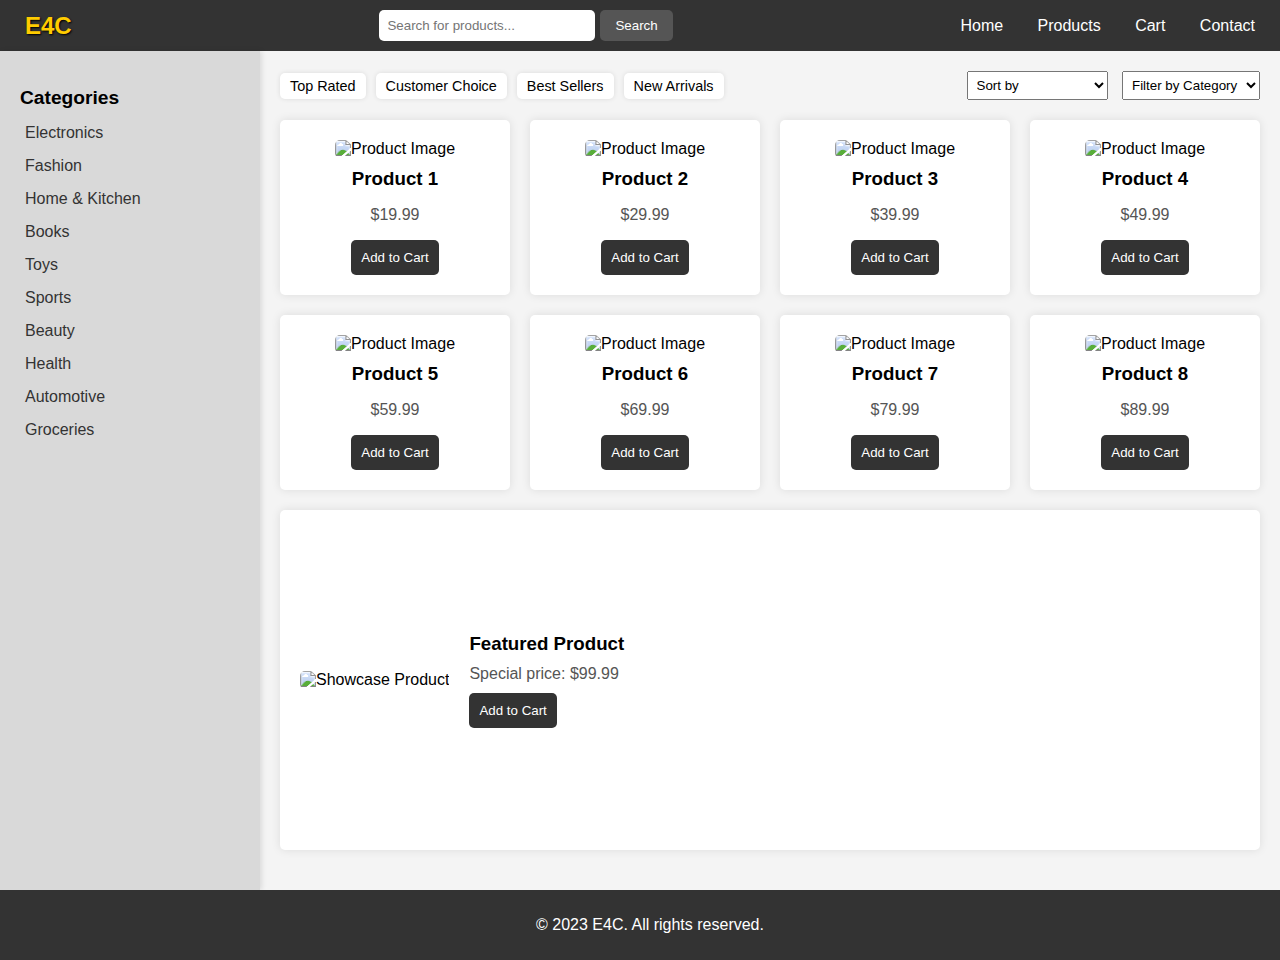
==== index.html @ 2f8c8222 "Update index.html" ====
<!DOCTYPE html>
<html lang="en">
<head>
    <meta charset="UTF-8">
    <meta name="viewport" content="width=device-width, initial-scale=1.0">
    <title>Shopping Website</title>
    <style>
        body {
            font-family: Arial, sans-serif;
            margin: 0;
            padding: 0;
            background-color: #f4f4f4;
            display: flex;
            flex-direction: column;
            min-height: 100vh;
        }
        .navbar {
            background-color: #333;
            color: white;
            padding: 10px;
            display: flex;
            justify-content: space-between;
            align-items: center;
        }
        .navbar a {
            color: white;
            text-decoration: none;
            padding: 0 15px;
        }
        .navbar a:hover {
            text-decoration: underline;
        }
        .search-bar {
            display: flex;
            align-items: center;
            margin-left: 20px;
        }
        .search-bar input {
            padding: 8px;
            border-radius: 5px;
            border: none;
            margin-right: 5px;
            width: 200px;
        }
        .search-bar button {
            padding: 8px 15px;
            background-color: #555;
            color: white;
            border: none;
            cursor: pointer;
            border-radius: 5px;
        }
        .search-bar button:hover {
            background-color: #777;
        }
        .main-content {
            display: flex;
            flex: 1;
        }
        .sidebar {
            background-color: #d9d9d9;
            padding: 20px;
            width: 220px;
            box-shadow: 2px 0 5px rgba(0, 0, 0, 0.1);
        }
        .sidebar h2 {
            font-size: 1.2em;
            margin-bottom: 10px;
        }
        .sidebar a {
            display: block;
            color: #333;
            text-decoration: none;
            margin: 5px 0;
            padding: 5px;
            border-radius: 5px;
        }
        .sidebar a:hover {
            background-color: #c0c0c0;
        }
        .product-section {
            flex: 1;
            padding: 20px;
            display: flex;
            flex-direction: column;
        }
        .top-bar {
            display: flex;
            justify-content: space-between;
            align-items: center;
            margin-bottom: 20px;
        }
        .highlight-bar {
            display: flex;
        }
        .highlight-bar div {
            background-color: #fff;
            padding: 5px 10px;
            margin-right: 10px;
            border-radius: 5px;
            box-shadow: 0 0 5px rgba(0, 0, 0, 0.1);
            font-size: 0.9em;
            cursor: pointer;
        }
        .highlight-bar div:hover {
            background-color: #f0f0f0;
        }
        .filter-bar select {
            padding: 5px;
            margin-left: 10px;
        }
        .product-grid {
            display: grid;
            grid-template-columns: repeat(4, 1fr);
            gap: 20px;
        }
        .product-card {
            background-color: white;
            padding: 20px;
            border-radius: 5px;
            box-shadow: 0 0 10px rgba(0, 0, 0, 0.1);
            text-align: center;
        }
        .product-card img {
            max-width: 100%;
            height: auto;
            border-radius: 5px;
        }
        .product-card h3 {
            margin: 10px 0;
        }
        .product-card p {
            color: #555;
        }
        .product-card button {
            background-color: #333;
            color: white;
            border: none;
            padding: 10px;
            border-radius: 5px;
            cursor: pointer;
        }
        .product-card button:hover {
            background-color: #555;
        }
        .showcase-section {
            margin: 20px 0;
            padding: 20px;
            background-color: #fff;
            border-radius: 5px;
            box-shadow: 0 0 10px rgba(0, 0, 0, 0.1);
            display: flex;
            align-items: center;
            height: 300px; /* Increased height for a larger showcase */
        }
        .showcase-section img {
            max-width: 300px;
            height: auto;
            border-radius: 5px;
            margin-right: 20px;
        }
        .showcase-details {
            flex: 1;
        }
        .showcase-details h3 {
            margin: 0 0 10px;
        }
        .showcase-details p {
            margin: 0 0 10px;
            color: #555;
        }
        .showcase-details button {
            background-color: #333;
            color: white;
            border: none;
            padding: 10px;
            border-radius: 5px;
            cursor: pointer;
        }
        .showcase-details button:hover {
            background-color: #555;
        }
        .footer {
            background-color: #333;
            color: white;
            text-align: center;
            padding: 10px;
            position: relative;
            bottom: 0;
            width: 100%;
        }
        .logo a {
            font-size: 1.5em;
            font-weight: bold;
            color: #ffcc00;
            text-shadow: 1px 1px 2px #000;
        }
    </style>
</head>
<body>

    <div class="navbar">
        <div class="logo">
            <a href="#">E4C</a>
        </div>
        <div class="search-bar">
            <input type="text" placeholder="Search for products...">
            <button>Search</button>
        </div>
        <div class="nav-links">
            <a href="#">Home</a>
            <a href="#">Products</a>
            <a href="#">Cart</a>
            <a href="#">Contact</a>
        </div>
    </div>

    <div class="main-content">
        <div class="sidebar">
            <h2>Categories</h2>
            <a href="#">Electronics</a>
            <a href="#">Fashion</a>
            <a href="#">Home & Kitchen</a>
            <a href="#">Books</a>
            <a href="#">Toys</a>
            <a href="#">Sports</a>
            <a href="#">Beauty</a>
            <a href="#">Health</a>
            <a href="#">Automotive</a>
            <a href="#">Groceries</a>
        </div>

        <div class="product-section">
            <div class="top-bar">
                <div class="highlight-bar">
                    <div>Top Rated</div>
                    <div>Customer Choice</div>
                    <div>Best Sellers</div>
                    <div>New Arrivals</div>
                </div>
                <div class="filter-bar">
                    <select>
                        <option value="">Sort by</option>
                        <option value="price-asc">Price: Low to High</option>
                        <option value="price-desc">Price: High to Low</option>
                        <option value="newest">Newest Arrivals</option>
                    </select>
                    <select>
                        <option value="">Filter by Category</option>
                        <option value="electronics">Electronics</option>
                        <option value="fashion">Fashion</option>
                        <option value="home-kitchen">Home & Kitchen</option>
                    </select>
                </div>
            </div>

            <div class="product-grid">
                <div class="product-card">
                    <img src="https://via.placeholder.com/200" alt="Product Image">
                    <h3>Product 1</h3>
                    <p>$19.99</p>
                    <button>Add to Cart</button>
                </div>
                <div class="product-card">
                    <img src="https://via.placeholder.com/200" alt="Product Image">
                    <h3>Product 2</h3>
                    <p>$29.99</p>
                    <button>Add to Cart</button>
                </div>
                <div class="product-card">
                    <img src="https://via.placeholder.com/200" alt="Product Image">
                    <h3>Product 3</h3>
                    <p>$39.99</p>
                    <button>Add to Cart</button>
                </div>
                <div class="product-card">
                    <img src="https://via.placeholder.com/200" alt="Product Image">
                    <h3>Product 4</h3>
                    <p>$49.99</p>
                    <button>Add to Cart</button>
                </div>
                <div class="product-card">
                    <img src="https://via.placeholder.com/200" alt="Product Image">
                    <h3>Product 5</h3>
                    <p>$59.99</p>
                    <button>Add to Cart</button>
                </div>
                <div class="product-card">
                    <img src="https://via.placeholder.com/200" alt="Product Image">
                    <h3>Product 6</h3>
                    <p>$69.99</p>
                    <button>Add to Cart</button>
                </div>
                <div class="product-card">
                    <img src="https://via.placeholder.com/200" alt="Product Image">
                    <h3>Product 7</h3>
                    <p>$79.99</p>
                    <button>Add to Cart</button>
                </div>
                <div class="product-card">
                    <img src="https://via.placeholder.com/200" alt="Product Image">
                    <h3>Product 8</h3>
                    <p>$89.99</p>
                    <button>Add to Cart</button>
                </div>
            </div>

            <div class="showcase-section">
                <img src="https://via.placeholder.com/300" alt="Showcase Product">
                <div class="showcase-details">
                    <h3>Featured Product</h3>
                    <p>Special price: $99.99</p>
                    <button>Add to Cart</button>
                </div>
            </div>
        </div>
    </div>

    <div class="footer">
        <p>&copy; 2023 E4C. All rights reserved.</p>
    </div>

</body>
</html>
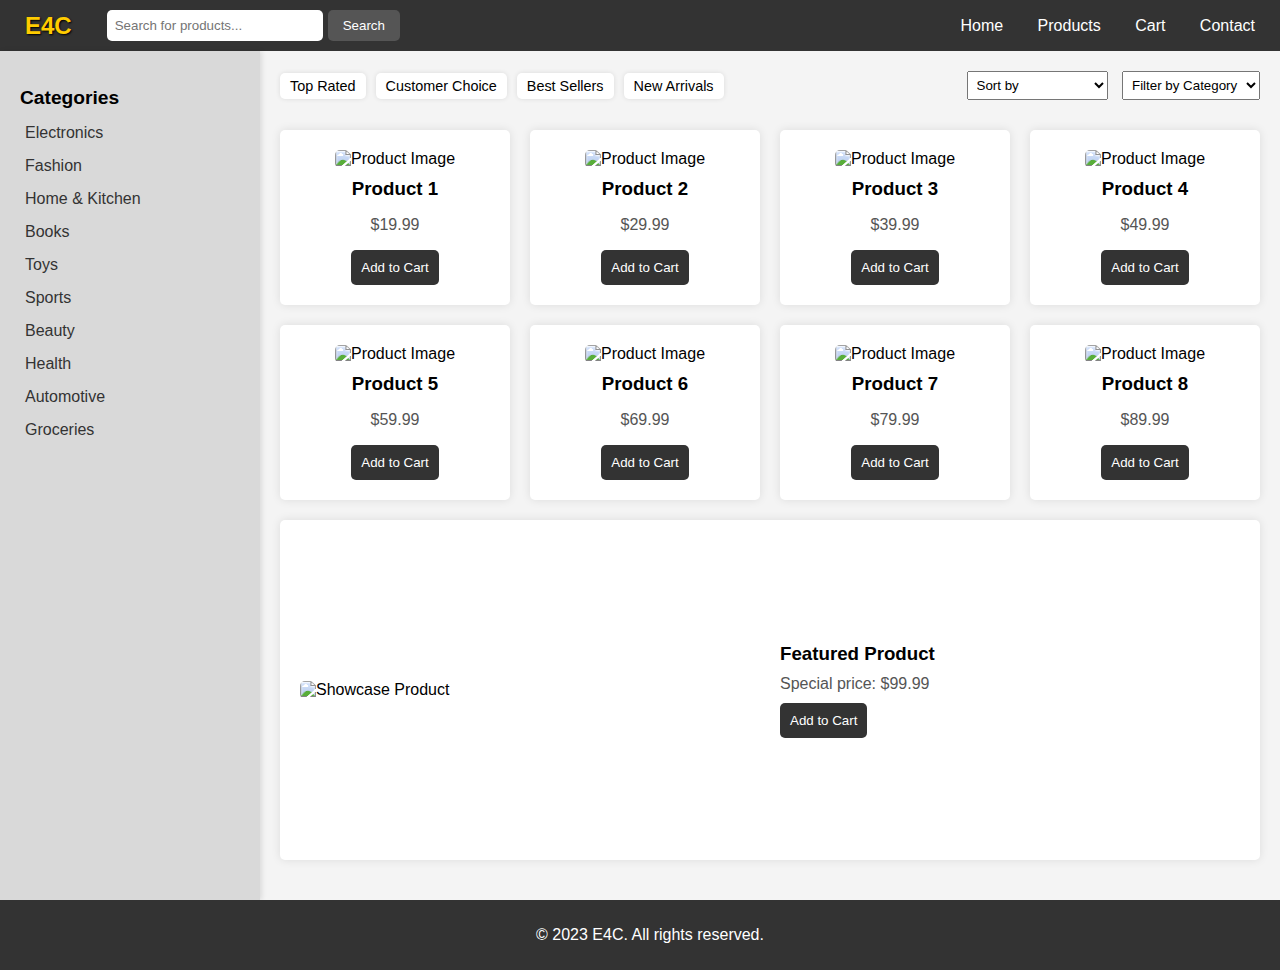
==== commit 8314c172: "Update index.html" ====
--- a/index.html
+++ b/index.html
@@ -21,6 +21,7 @@
             display: flex;
             justify-content: space-between;
             align-items: center;
+            flex-wrap: wrap;
         }
         .navbar a {
             color: white;
@@ -34,13 +35,15 @@
             display: flex;
             align-items: center;
             margin-left: 20px;
+            flex: 1;
         }
         .search-bar input {
             padding: 8px;
             border-radius: 5px;
             border: none;
             margin-right: 5px;
-            width: 200px;
+            width: 100%;
+            max-width: 200px;
         }
         .search-bar button {
             padding: 8px 15px;
@@ -56,12 +59,14 @@
         .main-content {
             display: flex;
             flex: 1;
+            flex-wrap: wrap;
         }
         .sidebar {
             background-color: #d9d9d9;
             padding: 20px;
             width: 220px;
             box-shadow: 2px 0 5px rgba(0, 0, 0, 0.1);
+            flex-shrink: 0;
         }
         .sidebar h2 {
             font-size: 1.2em;
@@ -89,14 +94,17 @@
             justify-content: space-between;
             align-items: center;
             margin-bottom: 20px;
+            flex-wrap: wrap;
         }
         .highlight-bar {
             display: flex;
+            flex-wrap: wrap;
         }
         .highlight-bar div {
             background-color: #fff;
             padding: 5px 10px;
             margin-right: 10px;
+            margin-bottom: 10px;
             border-radius: 5px;
             box-shadow: 0 0 5px rgba(0, 0, 0, 0.1);
             font-size: 0.9em;
@@ -108,6 +116,7 @@
         .filter-bar select {
             padding: 5px;
             margin-left: 10px;
+            margin-bottom: 10px;
         }
         .product-grid {
             display: grid;
@@ -151,16 +160,19 @@
             box-shadow: 0 0 10px rgba(0, 0, 0, 0.1);
             display: flex;
             align-items: center;
-            height: 300px; /* Increased height for a larger showcase */
+            height: 300px;
+            flex-wrap: wrap;
         }
         .showcase-section img {
-            max-width: 300px;
+            max-width: 100%;
             height: auto;
             border-radius: 5px;
             margin-right: 20px;
+            flex: 1;
         }
         .showcase-details {
             flex: 1;
+            min-width: 200px;
         }
         .showcase-details h3 {
             margin: 0 0 10px;
@@ -194,6 +206,38 @@
             font-weight: bold;
             color: #ffcc00;
             text-shadow: 1px 1px 2px #000;
+        }
+
+        /* Responsive Styles */
+        @media (max-width: 768px) {
+            .product-grid {
+                grid-template-columns: repeat(2, 1fr);
+            }
+            .sidebar {
+                width: 100%;
+                box-shadow: none;
+            }
+            .main-content {
+                flex-direction: column;
+            }
+        }
+
+        @media (max-width: 480px) {
+            .product-grid {
+                grid-template-columns: 1fr;
+            }
+            .navbar {
+                flex-direction: column;
+            }
+            .search-bar {
+                margin: 10px 0;
+            }
+            .top-bar {
+                flex-direction: column;
+            }
+            .highlight-bar, .filter-bar {
+                justify-content: center;
+            }
         }
     </style>
 </head>
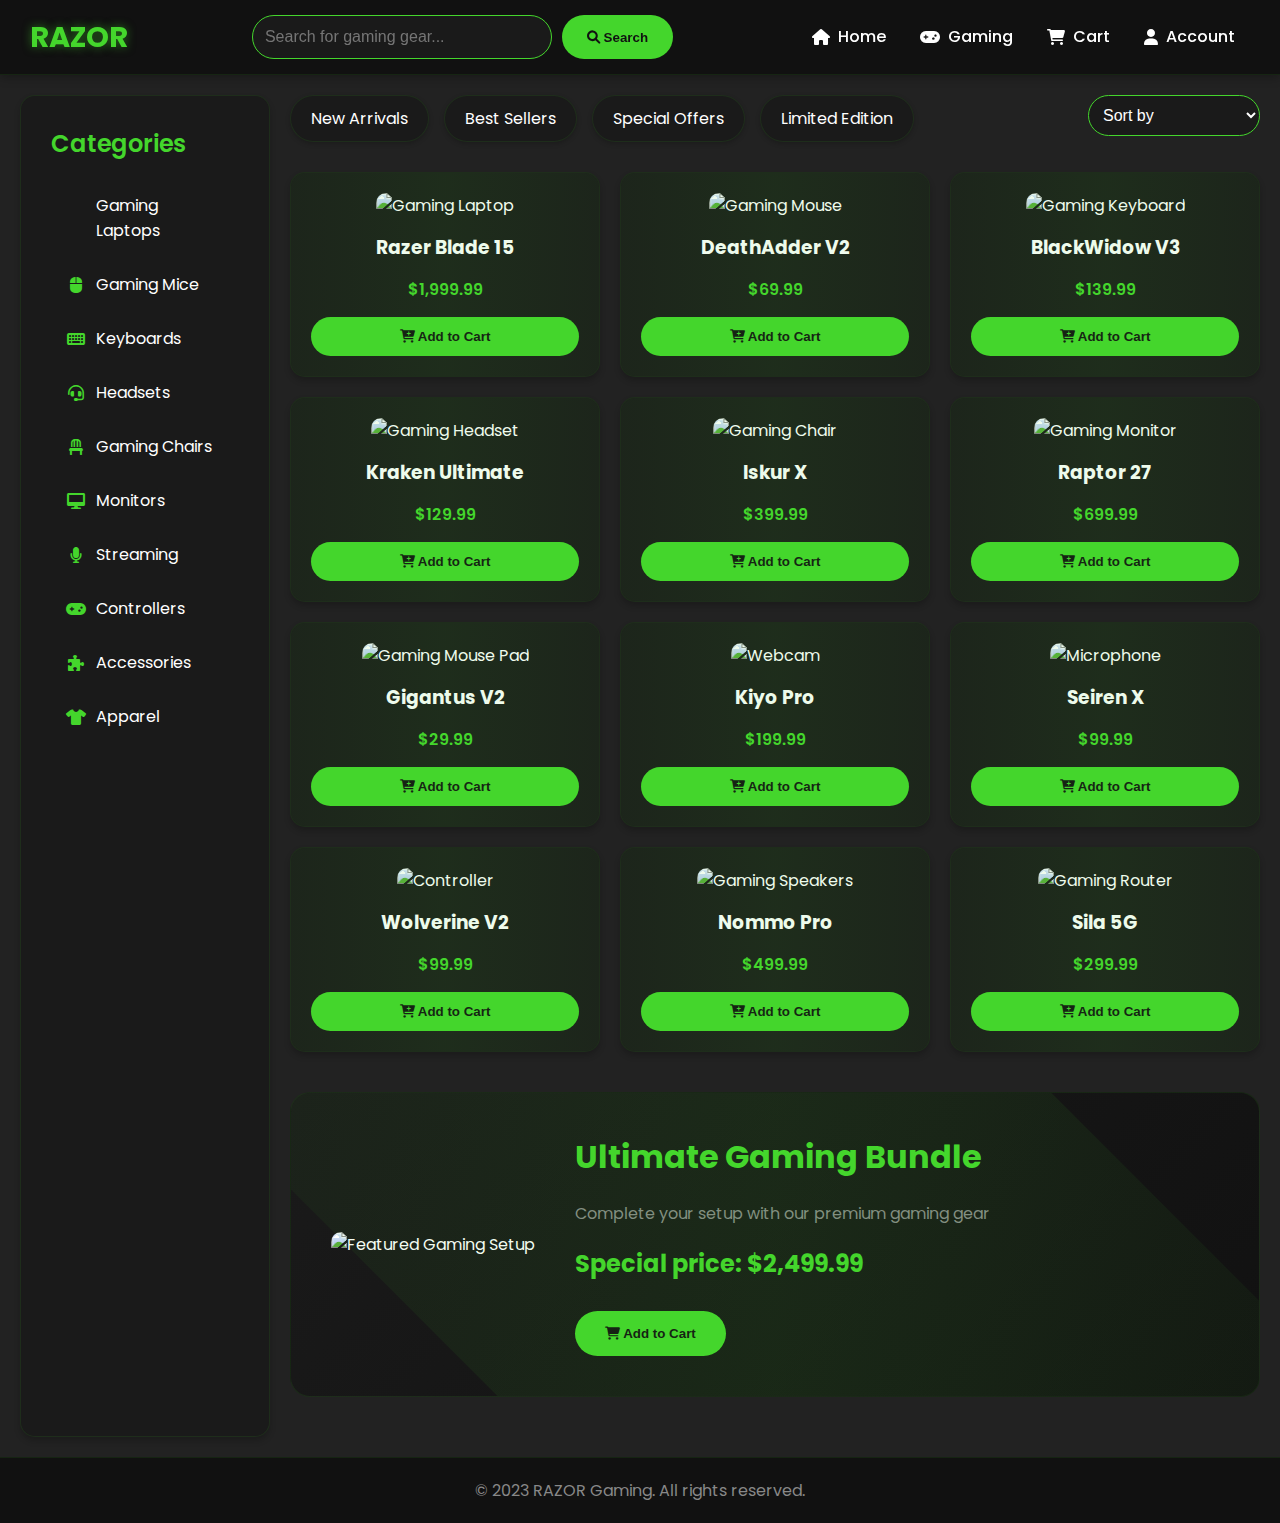
==== commit 00fbc905: "Update index.html" ====
--- a/index.html
+++ b/index.html
@@ -3,222 +3,424 @@
 <head>
     <meta charset="UTF-8">
     <meta name="viewport" content="width=device-width, initial-scale=1.0">
-    <title>Shopping Website</title>
+    <meta name="theme-color" content="#44d62c">
+    <title>Gaming Tech Store</title>
+    <link rel="apple-touch-icon" href="https://via.placeholder.com/180x180">
+    <link href="https://fonts.googleapis.com/css2?family=Poppins:wght@300;400;500;600;700&display=swap" rel="stylesheet">
+    <link rel="stylesheet" href="https://cdnjs.cloudflare.com/ajax/libs/font-awesome/6.0.0/css/all.min.css">
     <style>
-        body {
-            font-family: Arial, sans-serif;
+        :root {
+            --razer-green: #44d62c;
+            --dark-bg: #222222;
+            --darker-bg: #111111;
+            --card-bg: #1a1a1a;
+            --text-primary: #ffffff;
+            --text-secondary: #888888;
+            --hover-bg: #333333;
+        }
+
+        * {
             margin: 0;
             padding: 0;
-            background-color: #f4f4f4;
+            box-sizing: border-box;
+        }
+
+        body {
+            font-family: 'Poppins', sans-serif;
+            background-color: var(--dark-bg);
+            color: var(--text-primary);
+            min-height: 100vh;
             display: flex;
             flex-direction: column;
-            min-height: 100vh;
-        }
+        }
+
         .navbar {
-            background-color: #333;
-            color: white;
-            padding: 10px;
+            background-color: var(--darker-bg);
+            padding: 15px 30px;
+            box-shadow: 0 2px 10px rgba(0,0,0,0.3);
             display: flex;
             justify-content: space-between;
             align-items: center;
-            flex-wrap: wrap;
-        }
-        .navbar a {
-            color: white;
+            position: sticky;
+            top: 0;
+            z-index: 1000;
+            border-bottom: 1px solid rgba(68, 214, 44, 0.1);
+        }
+
+        .logo a {
+            font-size: 1.8em;
+            font-weight: 700;
+            color: var(--razer-green);
             text-decoration: none;
-            padding: 0 15px;
-        }
-        .navbar a:hover {
-            text-decoration: underline;
-        }
+            text-shadow: 0 0 10px rgba(68, 214, 44, 0.5);
+            transition: all 0.3s ease;
+        }
+
+        .logo a:hover {
+            text-shadow: 0 0 20px rgba(68, 214, 44, 0.8);
+        }
+
         .search-bar {
-            display: flex;
+            flex: 1;
+            margin: 0 20px;
+            display: flex;
+            justify-content: center;
+        }
+
+        .search-bar input {
+            padding: 12px;
+            border: 1px solid var(--razer-green);
+            border-radius: 25px;
+            width: 300px;
+            font-size: 16px;
+            background-color: var(--card-bg);
+            color: var(--text-primary);
+            transition: all 0.3s ease;
+        }
+
+        .search-bar input:focus {
+            box-shadow: 0 0 15px rgba(68, 214, 44, 0.3);
+            outline: none;
+        }
+
+        .search-bar button {
+            padding: 12px 25px;
+            background-color: var(--razer-green);
+            color: var(--darker-bg);
+            border: none;
+            border-radius: 25px;
+            margin-left: 10px;
+            cursor: pointer;
+            font-weight: bold;
+            transition: all 0.3s ease;
+        }
+
+        .search-bar button:hover {
+            transform: translateY(-2px);
+            box-shadow: 0 5px 15px rgba(68, 214, 44, 0.4);
+        }
+
+        .nav-links a {
+            color: var(--text-primary);
+            text-decoration: none;
+            margin: 0 15px;
+            font-weight: 500;
+            display: inline-flex;
             align-items: center;
-            margin-left: 20px;
+            transition: all 0.3s ease;
+        }
+
+        .nav-links a:hover {
+            color: var(--razer-green);
+        }
+
+        .nav-links i {
+            margin-right: 8px;
+        }
+
+        .main-content {
+            display: flex;
             flex: 1;
-        }
-        .search-bar input {
-            padding: 8px;
-            border-radius: 5px;
-            border: none;
-            margin-right: 5px;
-            width: 100%;
-            max-width: 200px;
-        }
-        .search-bar button {
-            padding: 8px 15px;
-            background-color: #555;
-            color: white;
-            border: none;
-            cursor: pointer;
-            border-radius: 5px;
-        }
-        .search-bar button:hover {
-            background-color: #777;
-        }
-        .main-content {
-            display: flex;
-            flex: 1;
-            flex-wrap: wrap;
-        }
+            padding: 20px;
+            gap: 20px;
+        }
+
         .sidebar {
-            background-color: #d9d9d9;
-            padding: 20px;
-            width: 220px;
-            box-shadow: 2px 0 5px rgba(0, 0, 0, 0.1);
-            flex-shrink: 0;
-        }
+            background-color: var(--card-bg);
+            padding: 30px;
+            border-radius: 15px;
+            width: 250px;
+            box-shadow: 0 4px 6px rgba(0,0,0,0.2);
+            border: 1px solid rgba(68, 214, 44, 0.1);
+        }
+
         .sidebar h2 {
-            font-size: 1.2em;
-            margin-bottom: 10px;
-        }
+            color: var(--razer-green);
+            margin-bottom: 20px;
+            font-weight: 600;
+        }
+
         .sidebar a {
-            display: block;
-            color: #333;
+            display: flex;
+            align-items: center;
+            padding: 12px 15px;
+            color: var(--text-primary);
             text-decoration: none;
+            border-radius: 10px;
             margin: 5px 0;
-            padding: 5px;
-            border-radius: 5px;
-        }
+            transition: all 0.3s ease;
+        }
+
         .sidebar a:hover {
-            background-color: #c0c0c0;
-        }
+            background-color: var(--hover-bg);
+            color: var(--razer-green);
+            transform: translateX(5px);
+        }
+
+        .sidebar i {
+            margin-right: 10px;
+            width: 20px;
+            text-align: center;
+            color: var(--razer-green);
+        }
+
         .product-section {
             flex: 1;
-            padding: 20px;
-            display: flex;
-            flex-direction: column;
-        }
+        }
+
         .top-bar {
             display: flex;
             justify-content: space-between;
-            align-items: center;
-            margin-bottom: 20px;
+            margin-bottom: 30px;
             flex-wrap: wrap;
-        }
+            gap: 15px;
+        }
+
         .highlight-bar {
             display: flex;
-            flex-wrap: wrap;
-        }
+            gap: 15px;
+        }
+
         .highlight-bar div {
-            background-color: #fff;
-            padding: 5px 10px;
-            margin-right: 10px;
-            margin-bottom: 10px;
-            border-radius: 5px;
-            box-shadow: 0 0 5px rgba(0, 0, 0, 0.1);
-            font-size: 0.9em;
+            padding: 10px 20px;
+            background-color: var(--card-bg);
+            border-radius: 25px;
             cursor: pointer;
-        }
+            box-shadow: 0 2px 5px rgba(0,0,0,0.2);
+            transition: all 0.3s ease;
+            border: 1px solid rgba(68, 214, 44, 0.1);
+        }
+
         .highlight-bar div:hover {
-            background-color: #f0f0f0;
-        }
+            background-color: var(--hover-bg);
+            color: var(--razer-green);
+            border-color: var(--razer-green);
+        }
+
         .filter-bar select {
-            padding: 5px;
+            padding: 10px;
             margin-left: 10px;
-            margin-bottom: 10px;
-        }
+            border-radius: 25px;
+            border: 1px solid var(--razer-green);
+            background-color: var(--card-bg);
+            color: var(--text-primary);
+            font-size: 16px;
+            cursor: pointer;
+        }
+
         .product-grid {
             display: grid;
-            grid-template-columns: repeat(4, 1fr);
+            grid-template-columns: repeat(auto-fill, minmax(250px, 1fr));
             gap: 20px;
         }
+
         .product-card {
-            background-color: white;
+            background-color: var(--card-bg);
+            border-radius: 15px;
             padding: 20px;
-            border-radius: 5px;
-            box-shadow: 0 0 10px rgba(0, 0, 0, 0.1);
             text-align: center;
-        }
+            box-shadow: 0 4px 6px rgba(0,0,0,0.2);
+            border: 1px solid rgba(68, 214, 44, 0.1);
+            transition: all 0.3s ease;
+            position: relative;
+            overflow: hidden;
+        }
+
+        .product-card:hover {
+            transform: translateY(-5px);
+            box-shadow: 0 0 20px rgba(68, 214, 44, 0.2);
+            border-color: var(--razer-green);
+        }
+
         .product-card img {
-            max-width: 100%;
+            width: 100%;
             height: auto;
-            border-radius: 5px;
-        }
+            border-radius: 10px;
+            transition: transform 0.3s ease;
+        }
+
+        .product-card:hover img {
+            transform: scale(1.05);
+        }
+
         .product-card h3 {
-            margin: 10px 0;
-        }
+            margin: 15px 0;
+            color: var(--text-primary);
+        }
+
         .product-card p {
-            color: #555;
-        }
+            color: var(--razer-green);
+            font-weight: 600;
+            margin-bottom: 15px;
+        }
+
         .product-card button {
-            background-color: #333;
-            color: white;
+            background-color: var(--razer-green);
+            color: var(--darker-bg);
+            padding: 12px 25px;
             border: none;
-            padding: 10px;
-            border-radius: 5px;
+            border-radius: 25px;
             cursor: pointer;
-        }
+            width: 100%;
+            font-weight: bold;
+            transition: all 0.3s ease;
+        }
+
         .product-card button:hover {
-            background-color: #555;
-        }
+            transform: translateY(-2px);
+            box-shadow: 0 5px 15px rgba(68, 214, 44, 0.4);
+        }
+
         .showcase-section {
-            margin: 20px 0;
-            padding: 20px;
-            background-color: #fff;
-            border-radius: 5px;
-            box-shadow: 0 0 10px rgba(0, 0, 0, 0.1);
+            background: linear-gradient(135deg, var(--card-bg), var(--darker-bg));
+            border-radius: 20px;
+            padding: 40px;
+            margin: 40px 0;
             display: flex;
             align-items: center;
-            height: 300px;
-            flex-wrap: wrap;
-        }
+            border: 1px solid rgba(68, 214, 44, 0.1);
+        }
+
         .showcase-section img {
-            max-width: 100%;
-            height: auto;
-            border-radius: 5px;
-            margin-right: 20px;
-            flex: 1;
-        }
-        .showcase-details {
-            flex: 1;
-            min-width: 200px;
-        }
+            max-width: 300px;
+            border-radius: 10px;
+            margin-right: 40px;
+        }
+
         .showcase-details h3 {
-            margin: 0 0 10px;
-        }
+            font-size: 2em;
+            margin-bottom: 20px;
+            color: var(--razer-green);
+        }
+
         .showcase-details p {
-            margin: 0 0 10px;
-            color: #555;
-        }
-        .showcase-details button {
-            background-color: #333;
-            color: white;
-            border: none;
-            padding: 10px;
-            border-radius: 5px;
-            cursor: pointer;
-        }
-        .showcase-details button:hover {
-            background-color: #555;
-        }
-        .footer {
-            background-color: #333;
-            color: white;
-            text-align: center;
-            padding: 10px;
-            position: relative;
-            bottom: 0;
-            width: 100%;
-        }
-        .logo a {
+            margin-bottom: 20px;
+            color: var(--text-secondary);
+        }
+
+        .showcase-details .price {
+            color: var(--razer-green);
             font-size: 1.5em;
             font-weight: bold;
-            color: #ffcc00;
-            text-shadow: 1px 1px 2px #000;
-        }
-
-        /* Responsive Styles */
+            margin-bottom: 30px;
+        }
+
+        .showcase-details button {
+            background-color: var(--razer-green);
+            color: var(--darker-bg);
+            padding: 15px 30px;
+            border: none;
+            border-radius: 30px;
+            cursor: pointer;
+            font-weight: bold;
+            transition: all 0.3s ease;
+        }
+
+        .showcase-details button:hover {
+            transform: translateY(-3px);
+            box-shadow: 0 5px 15px rgba(68, 214, 44, 0.4);
+        }
+
+        .footer {
+            background-color: var(--darker-bg);
+            color: var(--text-secondary);
+            text-align: center;
+            padding: 20px;
+            margin-top: auto;
+            border-top: 1px solid rgba(68, 214, 44, 0.1);
+        }
+
+        .glow-effect {
+            position: relative;
+            overflow: hidden;
+        }
+
+        .glow-effect::after {
+            content: '';
+            position: absolute;
+            top: -50%;
+            left: -50%;
+            width: 200%;
+            height: 200%;
+            background: linear-gradient(
+                45deg,
+                transparent,
+                rgba(68, 214, 44, 0.1),
+                transparent
+            );
+            transform: rotate(45deg);
+            animation: glow 2s infinite;
+        }
+
+        @keyframes glow {
+            0% {
+                transform: translateX(-100%) rotate(45deg);
+            }
+            100% {
+                transform: translateX(100%) rotate(45deg);
+            }
+        }
+
+        /* Mobile Responsive Styles */
+        @media (max-width: 1024px) {
+            .product-grid {
+                grid-template-columns: repeat(3, 1fr);
+            }
+        }
+
         @media (max-width: 768px) {
+            .navbar {
+                flex-direction: column;
+                padding: 10px;
+            }
+
+            .logo {
+                margin-bottom: 10px;
+            }
+
+            .search-bar {
+                width: 100%;
+                margin: 10px 0;
+            }
+
+            .search-bar input {
+                width: calc(100% - 100px);
+            }
+
+            .nav-links {
+                width: 100%;
+                display: flex;
+                justify-content: space-between;
+                overflow-x: auto;
+                padding: 10px 0;
+            }
+
+            .main-content {
+                flex-direction: column;
+                padding: 10px;
+            }
+
+            .sidebar {
+                width: 100%;
+                margin-bottom: 20px;
+                overflow-x: auto;
+                white-space: nowrap;
+            }
+
             .product-grid {
                 grid-template-columns: repeat(2, 1fr);
             }
-            .sidebar {
+
+            .showcase-section {
+                flex-direction: column;
+                text-align: center;
+                padding: 20px;
+            }
+
+            .showcase-section img {
+                margin: 0 0 20px 0;
                 width: 100%;
-                box-shadow: none;
-            }
-            .main-content {
-                flex-direction: column;
+                max-width: 250px;
             }
         }
 
@@ -226,143 +428,191 @@
             .product-grid {
                 grid-template-columns: 1fr;
             }
-            .navbar {
-                flex-direction: column;
-            }
-            .search-bar {
-                margin: 10px 0;
-            }
-            .top-bar {
-                flex-direction: column;
-            }
-            .highlight-bar, .filter-bar {
-                justify-content: center;
+
+            .nav-links span {
+                display: none;
+            }
+
+            .highlight-bar {
+                overflow-x: auto;
+                padding-bottom: 5px;
+            }
+
+            .filter-bar select {
+                width: calc(50% - 5px);
+                margin: 0;
             }
         }
     </style>
 </head>
+
 <body>
-
     <div class="navbar">
         <div class="logo">
-            <a href="#">E4C</a>
+            <a href="#">RAZOR</a>
         </div>
         <div class="search-bar">
-            <input type="text" placeholder="Search for products...">
-            <button>Search</button>
+            <input type="text" placeholder="Search for gaming gear...">
+            <button><i class="fas fa-search"></i> Search</button>
         </div>
         <div class="nav-links">
-            <a href="#">Home</a>
-            <a href="#">Products</a>
-            <a href="#">Cart</a>
-            <a href="#">Contact</a>
+            <a href="#"><i class="fas fa-home"></i><span>Home</span></a>
+            <a href="#"><i class="fas fa-gamepad"></i><span>Gaming</span></a>
+            <a href="#"><i class="fas fa-shopping-cart"></i><span>Cart</span></a>
+            <a href="#"><i class="fas fa-user"></i><span>Account</span></a>
         </div>
     </div>
 
     <div class="main-content">
         <div class="sidebar">
             <h2>Categories</h2>
-            <a href="#">Electronics</a>
-            <a href="#">Fashion</a>
-            <a href="#">Home & Kitchen</a>
-            <a href="#">Books</a>
-            <a href="#">Toys</a>
-            <a href="#">Sports</a>
-            <a href="#">Beauty</a>
-            <a href="#">Health</a>
-            <a href="#">Automotive</a>
-            <a href="#">Groceries</a>
+            <a href="#"><i class="fas fa-laptop-gaming"></i>Gaming Laptops</a>
+            <a href="#"><i class="fas fa-mouse"></i>Gaming Mice</a>
+            <a href="#"><i class="fas fa-keyboard"></i>Keyboards</a>
+            <a href="#"><i class="fas fa-headset"></i>Headsets</a>
+            <a href="#"><i class="fas fa-chair"></i>Gaming Chairs</a>
+            <a href="#"><i class="fas fa-desktop"></i>Monitors</a>
+            <a href="#"><i class="fas fa-microphone"></i>Streaming</a>
+            <a href="#"><i class="fas fa-gamepad"></i>Controllers</a>
+            <a href="#"><i class="fas fa-puzzle-piece"></i>Accessories</a>
+            <a href="#"><i class="fas fa-tshirt"></i>Apparel</a>
         </div>
 
         <div class="product-section">
             <div class="top-bar">
                 <div class="highlight-bar">
-                    <div>Top Rated</div>
-                    <div>Customer Choice</div>
+                    <div>New Arrivals</div>
                     <div>Best Sellers</div>
-                    <div>New Arrivals</div>
+                    <div>Special Offers</div>
+                    <div>Limited Edition</div>
                 </div>
                 <div class="filter-bar">
                     <select>
                         <option value="">Sort by</option>
                         <option value="price-asc">Price: Low to High</option>
                         <option value="price-desc">Price: High to Low</option>
-                        <option value="newest">Newest Arrivals</option>
+                        <option value="newest">Newest First</option>
+                        <option value="rating">Top Rated</option>
                     </select>
-                    <select>
-                        <option value="">Filter by Category</option>
-                        <option value="electronics">Electronics</option>
-                        <option value="fashion">Fashion</option>
-                        <option value="home-kitchen">Home & Kitchen</option>
-                    </select>
                 </div>
             </div>
 
             <div class="product-grid">
-                <div class="product-card">
-                    <img src="https://via.placeholder.com/200" alt="Product Image">
-                    <h3>Product 1</h3>
-                    <p>$19.99</p>
-                    <button>Add to Cart</button>
-                </div>
-                <div class="product-card">
-                    <img src="https://via.placeholder.com/200" alt="Product Image">
-                    <h3>Product 2</h3>
+                <!-- Product Card 1 -->
+                <div class="product-card glow-effect">
+                    <img src="https://via.placeholder.com/200" alt="Gaming Laptop">
+                    <h3>Razer Blade 15</h3>
+                    <p>$1,999.99</p>
+                    <button><i class="fas fa-cart-plus"></i> Add to Cart</button>
+                </div>
+
+                <!-- Product Card 2 -->
+                <div class="product-card glow-effect">
+                    <img src="https://via.placeholder.com/200" alt="Gaming Mouse">
+                    <h3>DeathAdder V2</h3>
+                    <p>$69.99</p>
+                    <button><i class="fas fa-cart-plus"></i> Add to Cart</button>
+                </div>
+
+                <!-- Product Card 3 -->
+                <div class="product-card glow-effect">
+                    <img src="https://via.placeholder.com/200" alt="Gaming Keyboard">
+                    <h3>BlackWidow V3</h3>
+                    <p>$139.99</p>
+                    <button><i class="fas fa-cart-plus"></i> Add to Cart</button>
+                </div>
+
+                <!-- Product Card 4 -->
+                <div class="product-card glow-effect">
+                    <img src="https://via.placeholder.com/200" alt="Gaming Headset">
+                    <h3>Kraken Ultimate</h3>
+                    <p>$129.99</p>
+                    <button><i class="fas fa-cart-plus"></i> Add to Cart</button>
+                </div>
+
+                <!-- Product Card 5 -->
+                <div class="product-card glow-effect">
+                    <img src="https://via.placeholder.com/200" alt="Gaming Chair">
+                    <h3>Iskur X</h3>
+                    <p>$399.99</p>
+                    <button><i class="fas fa-cart-plus"></i> Add to Cart</button>
+                </div>
+
+                <!-- Product Card 6 -->
+                <div class="product-card glow-effect">
+                    <img src="https://via.placeholder.com/200" alt="Gaming Monitor">
+                    <h3>Raptor 27</h3>
+                    <p>$699.99</p>
+                    <button><i class="fas fa-cart-plus"></i> Add to Cart</button>
+                </div>
+
+                <!-- Product Card 7 -->
+                <div class="product-card glow-effect">
+                    <img src="https://via.placeholder.com/200" alt="Gaming Mouse Pad">
+                    <h3>Gigantus V2</h3>
                     <p>$29.99</p>
-                    <button>Add to Cart</button>
-                </div>
-                <div class="product-card">
-                    <img src="https://via.placeholder.com/200" alt="Product Image">
-                    <h3>Product 3</h3>
-                    <p>$39.99</p>
-                    <button>Add to Cart</button>
-                </div>
-                <div class="product-card">
-                    <img src="https://via.placeholder.com/200" alt="Product Image">
-                    <h3>Product 4</h3>
-                    <p>$49.99</p>
-                    <button>Add to Cart</button>
-                </div>
-                <div class="product-card">
-                    <img src="https://via.placeholder.com/200" alt="Product Image">
-                    <h3>Product 5</h3>
-                    <p>$59.99</p>
-                    <button>Add to Cart</button>
-                </div>
-                <div class="product-card">
-                    <img src="https://via.placeholder.com/200" alt="Product Image">
-                    <h3>Product 6</h3>
-                    <p>$69.99</p>
-                    <button>Add to Cart</button>
-                </div>
-                <div class="product-card">
-                    <img src="https://via.placeholder.com/200" alt="Product Image">
-                    <h3>Product 7</h3>
-                    <p>$79.99</p>
-                    <button>Add to Cart</button>
-                </div>
-                <div class="product-card">
-                    <img src="https://via.placeholder.com/200" alt="Product Image">
-                    <h3>Product 8</h3>
-                    <p>$89.99</p>
-                    <button>Add to Cart</button>
+                    <button><i class="fas fa-cart-plus"></i> Add to Cart</button>
+                </div>
+
+                <!-- Product Card 8 -->
+                <div class="product-card glow-effect">
+                    <img src="https://via.placeholder.com/200" alt="Webcam">
+                    <h3>Kiyo Pro</h3>
+                    <p>$199.99</p>
+                    <button><i class="fas fa-cart-plus"></i> Add to Cart</button>
+                </div>
+
+                <!-- Product Card 9 -->
+                <div class="product-card glow-effect">
+                    <img src="https://via.placeholder.com/200" alt="Microphone">
+                    <h3>Seiren X</h3>
+                    <p>$99.99</p>
+                    <button><i class="fas fa-cart-plus"></i> Add to Cart</button>
+                </div>
+
+                <!-- Product Card 10 -->
+                <div class="product-card glow-effect">
+                    <img src="https://via.placeholder.com/200" alt="Controller">
+                    <h3>Wolverine V2</h3>
+                    <p>$99.99</p>
+                    <button><i class="fas fa-cart-plus"></i> Add to Cart</button>
+                </div>
+
+                <!-- Product Card 11 -->
+                <div class="product-card glow-effect">
+                    <img src="https://via.placeholder.com/200" alt="Gaming Speakers">
+                    <h3>Nommo Pro</h3>
+                    <p>$499.99</p>
+                    <button><i class="fas fa-cart-plus"></i> Add to Cart</button>
+                </div>
+
+                <!-- Product Card 12 -->
+                <div class="product-card glow-effect">
+                    <img src="https://via.placeholder.com/200" alt="Gaming Router">
+                    <h3>Sila 5G</h3>
+                    <p>$299.99</p>
+                    <button><i class="fas fa-cart-plus"></i> Add to Cart</button>
                 </div>
             </div>
 
-            <div class="showcase-section">
-                <img src="https://via.placeholder.com/300" alt="Showcase Product">
+            <div class="showcase-section glow-effect">
+                <img src="https://via.placeholder.com/300" alt="Featured Gaming Setup">
                 <div class="showcase-details">
-                    <h3>Featured Product</h3>
-                    <p>Special price: $99.99</p>
-                    <button>Add to Cart</button>
+                    <h3>Ultimate Gaming Bundle</h3>
+                    <p>Complete your setup with our premium gaming gear</p>
+                    <p class="price">Special price: $2,499.99</p>
+                    <button><i class="fas fa-shopping-cart"></i> Add to Cart</button>
                 </div>
             </div>
         </div>
     </div>
 
     <div class="footer">
-        <p>&copy; 2023 E4C. All rights reserved.</p>
+        <p>&copy; 2023 RAZOR Gaming. All rights reserved.</p>
     </div>
 
+    <script>
+        document.addEventListener('touchstart', function() {}, {passive: true});
+    </script>
 </body>
 </html>
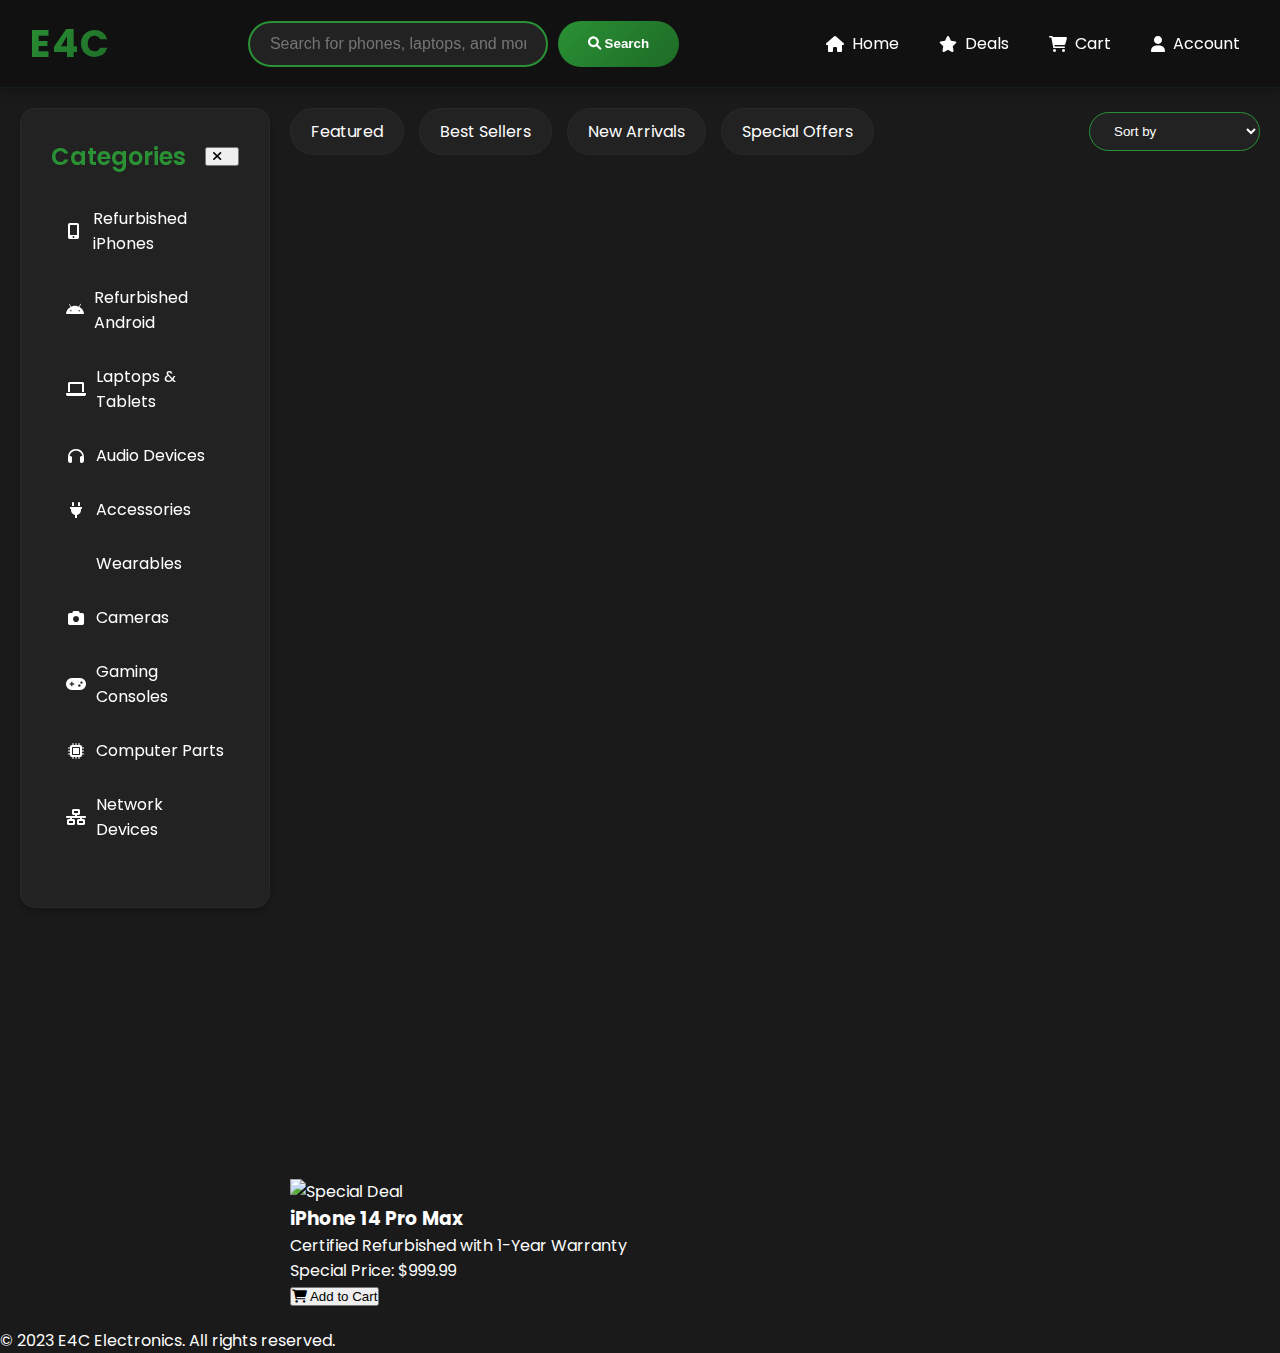
==== commit 1c8348a2: "Update index.html" ====
--- a/index.html
+++ b/index.html
@@ -3,17 +3,17 @@
 <head>
     <meta charset="UTF-8">
     <meta name="viewport" content="width=device-width, initial-scale=1.0">
-    <meta name="theme-color" content="#44d62c">
-    <title>Gaming Tech Store</title>
-    <link rel="apple-touch-icon" href="https://via.placeholder.com/180x180">
+    <meta name="theme-color" content="#2a9134">
+    <title>E4C - Premium Refurbished Electronics</title>
     <link href="https://fonts.googleapis.com/css2?family=Poppins:wght@300;400;500;600;700&display=swap" rel="stylesheet">
     <link rel="stylesheet" href="https://cdnjs.cloudflare.com/ajax/libs/font-awesome/6.0.0/css/all.min.css">
     <style>
         :root {
-            --razer-green: #44d62c;
-            --dark-bg: #222222;
+            --primary-green: #2a9134;
+            --gradient-green: linear-gradient(135deg, #2a9134, #1e6b27);
+            --dark-bg: #1a1a1a;
             --darker-bg: #111111;
-            --card-bg: #1a1a1a;
+            --card-bg: #222222;
             --text-primary: #ffffff;
             --text-secondary: #888888;
             --hover-bg: #333333;
@@ -23,6 +23,28 @@
             margin: 0;
             padding: 0;
             box-sizing: border-box;
+        }
+
+        @keyframes fadeIn {
+            from { opacity: 0; transform: translateY(20px); }
+            to { opacity: 1; transform: translateY(0); }
+        }
+
+        @keyframes slideIn {
+            from { transform: translateX(-100%); }
+            to { transform: translateX(0); }
+        }
+
+        @keyframes pulse {
+            0% { transform: scale(1); }
+            50% { transform: scale(1.05); }
+            100% { transform: scale(1); }
+        }
+
+        @keyframes glow {
+            0% { text-shadow: 0 0 10px rgba(42, 145, 52, 0.5); }
+            50% { text-shadow: 0 0 20px rgba(42, 145, 52, 0.8); }
+            100% { text-shadow: 0 0 10px rgba(42, 145, 52, 0.5); }
         }
 
         body {
@@ -44,20 +66,27 @@
             position: sticky;
             top: 0;
             z-index: 1000;
-            border-bottom: 1px solid rgba(68, 214, 44, 0.1);
+            border-bottom: 1px solid rgba(42, 145, 52, 0.1);
+            animation: slideIn 0.5s ease-out;
         }
 
         .logo a {
-            font-size: 1.8em;
+            font-size: 2.4em;
             font-weight: 700;
-            color: var(--razer-green);
+            background: var(--gradient-green);
+            -webkit-background-clip: text;
+            -webkit-text-fill-color: transparent;
             text-decoration: none;
-            text-shadow: 0 0 10px rgba(68, 214, 44, 0.5);
-            transition: all 0.3s ease;
+            transition: all 0.3s ease;
+            letter-spacing: 2px;
+            position: relative;
+            display: inline-block;
+            animation: glow 2s infinite;
         }
 
         .logo a:hover {
-            text-shadow: 0 0 20px rgba(68, 214, 44, 0.8);
+            transform: scale(1.05);
+            animation: pulse 1s infinite;
         }
 
         .search-bar {
@@ -65,11 +94,12 @@
             margin: 0 20px;
             display: flex;
             justify-content: center;
+            position: relative;
         }
 
         .search-bar input {
-            padding: 12px;
-            border: 1px solid var(--razer-green);
+            padding: 12px 20px;
+            border: 2px solid var(--primary-green);
             border-radius: 25px;
             width: 300px;
             font-size: 16px;
@@ -79,50 +109,98 @@
         }
 
         .search-bar input:focus {
-            box-shadow: 0 0 15px rgba(68, 214, 44, 0.3);
+            width: 350px;
+            box-shadow: 0 0 15px rgba(42, 145, 52, 0.3);
             outline: none;
         }
 
         .search-bar button {
-            padding: 12px 25px;
-            background-color: var(--razer-green);
-            color: var(--darker-bg);
+            background: var(--gradient-green);
+            color: white;
             border: none;
             border-radius: 25px;
+            padding: 12px 30px;
             margin-left: 10px;
             cursor: pointer;
-            font-weight: bold;
-            transition: all 0.3s ease;
+            font-weight: 600;
+            transition: all 0.3s ease;
+            position: relative;
+            overflow: hidden;
         }
 
         .search-bar button:hover {
             transform: translateY(-2px);
-            box-shadow: 0 5px 15px rgba(68, 214, 44, 0.4);
+            box-shadow: 0 5px 15px rgba(42, 145, 52, 0.4);
+        }
+
+        .search-bar button::before {
+            content: '';
+            position: absolute;
+            top: 0;
+            left: -100%;
+            width: 100%;
+            height: 100%;
+            background: linear-gradient(
+                120deg,
+                transparent,
+                rgba(255, 255, 255, 0.2),
+                transparent
+            );
+            transition: 0.5s;
+        }
+
+        .search-bar button:hover::before {
+            left: 100%;
+        }
+
+        .nav-links {
+            display: flex;
+            gap: 20px;
         }
 
         .nav-links a {
             color: var(--text-primary);
             text-decoration: none;
-            margin: 0 15px;
-            font-weight: 500;
-            display: inline-flex;
+            display: flex;
             align-items: center;
-            transition: all 0.3s ease;
+            gap: 8px;
+            transition: all 0.3s ease;
+            position: relative;
+            padding: 5px 10px;
+        }
+
+        .nav-links a::after {
+            content: '';
+            position: absolute;
+            bottom: -2px;
+            left: 0;
+            width: 0;
+            height: 2px;
+            background: var(--gradient-green);
+            transition: width 0.3s ease;
         }
 
         .nav-links a:hover {
-            color: var(--razer-green);
+            color: var(--primary-green);
+        }
+
+        .nav-links a:hover::after {
+            width: 100%;
         }
 
         .nav-links i {
-            margin-right: 8px;
-        }
-
+            transition: transform 0.3s ease;
+        }
+
+        .nav-links a:hover i {
+            transform: translateY(-2px);
+        }
         .main-content {
             display: flex;
             flex: 1;
             padding: 20px;
             gap: 20px;
+            position: relative;
         }
 
         .sidebar {
@@ -130,14 +208,22 @@
             padding: 30px;
             border-radius: 15px;
             width: 250px;
+            position: sticky;
+            top: 80px;
+            height: calc(100vh - 100px);
+            overflow-y: auto;
             box-shadow: 0 4px 6px rgba(0,0,0,0.2);
-            border: 1px solid rgba(68, 214, 44, 0.1);
+            border: 1px solid rgba(42, 145, 52, 0.1);
+            animation: fadeIn 0.5s ease-out;
         }
 
         .sidebar h2 {
-            color: var(--razer-green);
+            color: var(--primary-green);
             margin-bottom: 20px;
             font-weight: 600;
+            display: flex;
+            align-items: center;
+            justify-content: space-between;
         }
 
         .sidebar a {
@@ -152,8 +238,8 @@
         }
 
         .sidebar a:hover {
-            background-color: var(--hover-bg);
-            color: var(--razer-green);
+            background: var(--gradient-green);
+            color: white;
             transform: translateX(5px);
         }
 
@@ -161,17 +247,36 @@
             margin-right: 10px;
             width: 20px;
             text-align: center;
-            color: var(--razer-green);
+        }
+
+        .category-toggle {
+            display: none;
+            background: var(--gradient-green);
+            border: none;
+            color: white;
+            padding: 12px 25px;
+            border-radius: 25px;
+            cursor: pointer;
+            font-weight: 600;
+            margin: 10px 20px;
+            transition: all 0.3s ease;
+        }
+
+        .category-toggle:hover {
+            transform: translateY(-2px);
+            box-shadow: 0 5px 15px rgba(42, 145, 52, 0.4);
         }
 
         .product-section {
             flex: 1;
+            min-width: 0;
         }
 
         .top-bar {
             display: flex;
             justify-content: space-between;
-            margin-bottom: 30px;
+            align-items: center;
+            margin-bottom: 20px;
             flex-wrap: wrap;
             gap: 15px;
         }
@@ -179,6 +284,7 @@
         .highlight-bar {
             display: flex;
             gap: 15px;
+            flex-wrap: wrap;
         }
 
         .highlight-bar div {
@@ -186,32 +292,30 @@
             background-color: var(--card-bg);
             border-radius: 25px;
             cursor: pointer;
-            box-shadow: 0 2px 5px rgba(0,0,0,0.2);
-            transition: all 0.3s ease;
-            border: 1px solid rgba(68, 214, 44, 0.1);
+            transition: all 0.3s ease;
+            border: 1px solid rgba(42, 145, 52, 0.1);
         }
 
         .highlight-bar div:hover {
-            background-color: var(--hover-bg);
-            color: var(--razer-green);
-            border-color: var(--razer-green);
+            background: var(--gradient-green);
+            transform: translateY(-2px);
         }
 
         .filter-bar select {
-            padding: 10px;
-            margin-left: 10px;
+            padding: 10px 20px;
             border-radius: 25px;
-            border: 1px solid var(--razer-green);
             background-color: var(--card-bg);
             color: var(--text-primary);
-            font-size: 16px;
+            border: 1px solid var(--primary-green);
             cursor: pointer;
+            transition: all 0.3s ease;
         }
 
         .product-grid {
             display: grid;
             grid-template-columns: repeat(auto-fill, minmax(250px, 1fr));
             gap: 20px;
+            margin-top: 20px;
         }
 
         .product-card {
@@ -219,17 +323,34 @@
             border-radius: 15px;
             padding: 20px;
             text-align: center;
-            box-shadow: 0 4px 6px rgba(0,0,0,0.2);
-            border: 1px solid rgba(68, 214, 44, 0.1);
-            transition: all 0.3s ease;
             position: relative;
             overflow: hidden;
+            border: 1px solid rgba(42, 145, 52, 0.1);
+            transition: all 0.3s ease;
+            animation: fadeIn 0.5s ease-out forwards;
+            opacity: 0;
+        }
+
+        .product-card:nth-child(even) {
+            animation-delay: 0.2s;
         }
 
         .product-card:hover {
             transform: translateY(-5px);
-            box-shadow: 0 0 20px rgba(68, 214, 44, 0.2);
-            border-color: var(--razer-green);
+            box-shadow: 0 10px 20px rgba(42, 145, 52, 0.2);
+        }
+
+        .product-badge {
+            position: absolute;
+            top: 10px;
+            right: 10px;
+            background: var(--gradient-green);
+            color: white;
+            padding: 5px 10px;
+            border-radius: 15px;
+            font-size: 0.8em;
+            font-weight: 600;
+            z-index: 1;
         }
 
         .product-card img {
@@ -243,141 +364,75 @@
             transform: scale(1.05);
         }
 
-        .product-card h3 {
-            margin: 15px 0;
+        .product-info {
+            margin-top: 15px;
+        }
+
+        .product-title {
+            font-size: 1.1em;
             color: var(--text-primary);
-        }
-
-        .product-card p {
-            color: var(--razer-green);
+            margin-bottom: 5px;
+        }
+
+        .product-price {
+            color: var(--primary-green);
+            font-size: 1.2em;
             font-weight: 600;
             margin-bottom: 15px;
         }
 
+        .product-rating {
+            color: #ffd700;
+            margin-bottom: 15px;
+        }
+
         .product-card button {
-            background-color: var(--razer-green);
-            color: var(--darker-bg);
+            background: var(--gradient-green);
+            color: white;
+            border: none;
             padding: 12px 25px;
-            border: none;
             border-radius: 25px;
             cursor: pointer;
             width: 100%;
-            font-weight: bold;
+            font-weight: 600;
             transition: all 0.3s ease;
         }
 
         .product-card button:hover {
             transform: translateY(-2px);
-            box-shadow: 0 5px 15px rgba(68, 214, 44, 0.4);
-        }
-
-        .showcase-section {
-            background: linear-gradient(135deg, var(--card-bg), var(--darker-bg));
-            border-radius: 20px;
-            padding: 40px;
-            margin: 40px 0;
-            display: flex;
-            align-items: center;
-            border: 1px solid rgba(68, 214, 44, 0.1);
-        }
-
-        .showcase-section img {
-            max-width: 300px;
-            border-radius: 10px;
-            margin-right: 40px;
-        }
-
-        .showcase-details h3 {
-            font-size: 2em;
-            margin-bottom: 20px;
-            color: var(--razer-green);
-        }
-
-        .showcase-details p {
-            margin-bottom: 20px;
-            color: var(--text-secondary);
-        }
-
-        .showcase-details .price {
-            color: var(--razer-green);
-            font-size: 1.5em;
-            font-weight: bold;
-            margin-bottom: 30px;
-        }
-
-        .showcase-details button {
-            background-color: var(--razer-green);
-            color: var(--darker-bg);
-            padding: 15px 30px;
-            border: none;
-            border-radius: 30px;
-            cursor: pointer;
-            font-weight: bold;
-            transition: all 0.3s ease;
-        }
-
-        .showcase-details button:hover {
-            transform: translateY(-3px);
-            box-shadow: 0 5px 15px rgba(68, 214, 44, 0.4);
-        }
-
-        .footer {
-            background-color: var(--darker-bg);
-            color: var(--text-secondary);
-            text-align: center;
-            padding: 20px;
-            margin-top: auto;
-            border-top: 1px solid rgba(68, 214, 44, 0.1);
-        }
-
-        .glow-effect {
-            position: relative;
-            overflow: hidden;
-        }
-
-        .glow-effect::after {
-            content: '';
-            position: absolute;
-            top: -50%;
-            left: -50%;
-            width: 200%;
-            height: 200%;
-            background: linear-gradient(
-                45deg,
-                transparent,
-                rgba(68, 214, 44, 0.1),
-                transparent
-            );
-            transform: rotate(45deg);
-            animation: glow 2s infinite;
-        }
-
-        @keyframes glow {
-            0% {
-                transform: translateX(-100%) rotate(45deg);
-            }
-            100% {
-                transform: translateX(100%) rotate(45deg);
-            }
-        }
-
-        /* Mobile Responsive Styles */
-        @media (max-width: 1024px) {
-            .product-grid {
-                grid-template-columns: repeat(3, 1fr);
-            }
+            box-shadow: 0 5px 15px rgba(42, 145, 52, 0.4);
         }
 
         @media (max-width: 768px) {
+            .category-toggle {
+                display: block;
+            }
+
+            .sidebar {
+                position: fixed;
+                top: 0;
+                left: -100%;
+                height: 100vh;
+                z-index: 1000;
+                transition: left 0.3s ease;
+                width: 80%;
+                max-width: 300px;
+            }
+
+            .sidebar.active {
+                left: 0;
+            }
+
+            .product-section {
+                width: 100%;
+                margin-left: 0;
+            }
+
             .navbar {
                 flex-direction: column;
                 padding: 10px;
             }
 
-            .logo {
-                margin-bottom: 10px;
-            }
-
             .search-bar {
                 width: 100%;
                 margin: 10px 0;
@@ -389,102 +444,79 @@
 
             .nav-links {
                 width: 100%;
-                display: flex;
-                justify-content: space-between;
-                overflow-x: auto;
+                justify-content: space-around;
                 padding: 10px 0;
-            }
-
-            .main-content {
-                flex-direction: column;
-                padding: 10px;
-            }
-
-            .sidebar {
-                width: 100%;
-                margin-bottom: 20px;
-                overflow-x: auto;
-                white-space: nowrap;
-            }
-
-            .product-grid {
-                grid-template-columns: repeat(2, 1fr);
-            }
-
-            .showcase-section {
-                flex-direction: column;
-                text-align: center;
-                padding: 20px;
-            }
-
-            .showcase-section img {
-                margin: 0 0 20px 0;
-                width: 100%;
-                max-width: 250px;
-            }
-        }
-
-        @media (max-width: 480px) {
-            .product-grid {
-                grid-template-columns: 1fr;
             }
 
             .nav-links span {
                 display: none;
             }
-
-            .highlight-bar {
-                overflow-x: auto;
-                padding-bottom: 5px;
-            }
-
-            .filter-bar select {
-                width: calc(50% - 5px);
-                margin: 0;
-            }
+        }
+
+        .overlay {
+            display: none;
+            position: fixed;
+            top: 0;
+            left: 0;
+            right: 0;
+            bottom: 0;
+            background: rgba(0,0,0,0.5);
+            z-index: 999;
+        }
+
+        .overlay.active {
+            display: block;
         }
     </style>
 </head>
-
 <body>
     <div class="navbar">
         <div class="logo">
-            <a href="#">RAZOR</a>
+            <a href="#">E4C</a>
         </div>
         <div class="search-bar">
-            <input type="text" placeholder="Search for gaming gear...">
+            <input type="text" placeholder="Search for phones, laptops, and more...">
             <button><i class="fas fa-search"></i> Search</button>
         </div>
         <div class="nav-links">
             <a href="#"><i class="fas fa-home"></i><span>Home</span></a>
-            <a href="#"><i class="fas fa-gamepad"></i><span>Gaming</span></a>
+            <a href="#"><i class="fas fa-star"></i><span>Deals</span></a>
             <a href="#"><i class="fas fa-shopping-cart"></i><span>Cart</span></a>
             <a href="#"><i class="fas fa-user"></i><span>Account</span></a>
         </div>
     </div>
 
+    <button class="category-toggle">
+        <i class="fas fa-bars"></i> Categories
+    </button>
+
+    <div class="overlay"></div>
+
     <div class="main-content">
         <div class="sidebar">
-            <h2>Categories</h2>
-            <a href="#"><i class="fas fa-laptop-gaming"></i>Gaming Laptops</a>
-            <a href="#"><i class="fas fa-mouse"></i>Gaming Mice</a>
-            <a href="#"><i class="fas fa-keyboard"></i>Keyboards</a>
-            <a href="#"><i class="fas fa-headset"></i>Headsets</a>
-            <a href="#"><i class="fas fa-chair"></i>Gaming Chairs</a>
-            <a href="#"><i class="fas fa-desktop"></i>Monitors</a>
-            <a href="#"><i class="fas fa-microphone"></i>Streaming</a>
-            <a href="#"><i class="fas fa-gamepad"></i>Controllers</a>
-            <a href="#"><i class="fas fa-puzzle-piece"></i>Accessories</a>
-            <a href="#"><i class="fas fa-tshirt"></i>Apparel</a>
+            <h2>
+                Categories
+                <button class="close-btn"><i class="fas fa-times"></i></button>
+            </h2>
+            <a href="#"><i class="fas fa-mobile-alt"></i>Refurbished iPhones</a>
+            <a href="#"><i class="fab fa-android"></i>Refurbished Android</a>
+            <a href="#"><i class="fas fa-laptop"></i>Laptops & Tablets</a>
+            <a href="#"><i class="fas fa-headphones"></i>Audio Devices</a>
+            <a href="#"><i class="fas fa-plug"></i>Accessories</a>
+            <a href="#"><i class="fas fa-watch"></i>Wearables</a>
+            <a href="#"><i class="fas fa-camera"></i>Cameras</a>
+            <a href="#"><i class="fas fa-gamepad"></i>Gaming Consoles</a>
+            <a href="#"><i class="fas fa-microchip"></i>Computer Parts</a>
+            <a href="#"><i class="fas fa-network-wired"></i>Network Devices</a>
         </div>
 
         <div class="product-section">
             <div class="top-bar">
                 <div class="highlight-bar">
+                    <div>Featured</div>
+                    <div>Best Sellers</div>
                     <div>New Arrivals</div>
-                    <div>Best Sellers</div>
                     <div>Special Offers</div>
-                    <div>Limited Edition</div>
                 </div>
                 <div class="filter-bar">
                     <select>
@@ -498,109 +530,193 @@
             </div>
 
             <div class="product-grid">
-                <!-- Product Card 1 -->
-                <div class="product-card glow-effect">
-                    <img src="https://via.placeholder.com/200" alt="Gaming Laptop">
-                    <h3>Razer Blade 15</h3>
-                    <p>$1,999.99</p>
-                    <button><i class="fas fa-cart-plus"></i> Add to Cart</button>
-                </div>
-
-                <!-- Product Card 2 -->
-                <div class="product-card glow-effect">
-                    <img src="https://via.placeholder.com/200" alt="Gaming Mouse">
-                    <h3>DeathAdder V2</h3>
-                    <p>$69.99</p>
-                    <button><i class="fas fa-cart-plus"></i> Add to Cart</button>
-                </div>
-
-                <!-- Product Card 3 -->
-                <div class="product-card glow-effect">
-                    <img src="https://via.placeholder.com/200" alt="Gaming Keyboard">
-                    <h3>BlackWidow V3</h3>
-                    <p>$139.99</p>
-                    <button><i class="fas fa-cart-plus"></i> Add to Cart</button>
-                </div>
-
-                <!-- Product Card 4 -->
-                <div class="product-card glow-effect">
-                    <img src="https://via.placeholder.com/200" alt="Gaming Headset">
-                    <h3>Kraken Ultimate</h3>
-                    <p>$129.99</p>
-                    <button><i class="fas fa-cart-plus"></i> Add to Cart</button>
-                </div>
-
-                <!-- Product Card 5 -->
-                <div class="product-card glow-effect">
-                    <img src="https://via.placeholder.com/200" alt="Gaming Chair">
-                    <h3>Iskur X</h3>
-                    <p>$399.99</p>
-                    <button><i class="fas fa-cart-plus"></i> Add to Cart</button>
-                </div>
-
-                <!-- Product Card 6 -->
-                <div class="product-card glow-effect">
-                    <img src="https://via.placeholder.com/200" alt="Gaming Monitor">
-                    <h3>Raptor 27</h3>
-                    <p>$699.99</p>
-                    <button><i class="fas fa-cart-plus"></i> Add to Cart</button>
-                </div>
-
-                <!-- Product Card 7 -->
-                <div class="product-card glow-effect">
-                    <img src="https://via.placeholder.com/200" alt="Gaming Mouse Pad">
-                    <h3>Gigantus V2</h3>
-                    <p>$29.99</p>
-                    <button><i class="fas fa-cart-plus"></i> Add to Cart</button>
-                </div>
-
-                <!-- Product Card 8 -->
-                <div class="product-card glow-effect">
-                    <img src="https://via.placeholder.com/200" alt="Webcam">
-                    <h3>Kiyo Pro</h3>
-                    <p>$199.99</p>
-                    <button><i class="fas fa-cart-plus"></i> Add to Cart</button>
-                </div>
-
-                <!-- Product Card 9 -->
-                <div class="product-card glow-effect">
-                    <img src="https://via.placeholder.com/200" alt="Microphone">
-                    <h3>Seiren X</h3>
-                    <p>$99.99</p>
-                    <button><i class="fas fa-cart-plus"></i> Add to Cart</button>
-                </div>
-
-                <!-- Product Card 10 -->
-                <div class="product-card glow-effect">
-                    <img src="https://via.placeholder.com/200" alt="Controller">
-                    <h3>Wolverine V2</h3>
-                    <p>$99.99</p>
-                    <button><i class="fas fa-cart-plus"></i> Add to Cart</button>
-                </div>
-
-                <!-- Product Card 11 -->
-                <div class="product-card glow-effect">
-                    <img src="https://via.placeholder.com/200" alt="Gaming Speakers">
-                    <h3>Nommo Pro</h3>
-                    <p>$499.99</p>
-                    <button><i class="fas fa-cart-plus"></i> Add to Cart</button>
-                </div>
-
-                <!-- Product Card 12 -->
-                <div class="product-card glow-effect">
-                    <img src="https://via.placeholder.com/200" alt="Gaming Router">
-                    <h3>Sila 5G</h3>
-                    <p>$299.99</p>
-                    <button><i class="fas fa-cart-plus"></i> Add to Cart</button>
+                <!-- iPhone 13 Pro -->
+                <div class="product-card">
+                    <div class="product-badge">Like New</div>
+                    <img src="https://via.placeholder.com/200" alt="iPhone 13 Pro">
+                    <div class="product-info">
+                        <h3 class="product-title">iPhone 13 Pro</h3>
+                        <div class="product-rating">
+                            <i class="fas fa-star"></i><i class="fas fa-star"></i><i class="fas fa-star"></i>
+                            <i class="fas fa-star"></i><i class="fas fa-star-half-alt"></i>
+                        </div>
+                        <p class="product-price">$799.99</p>
+                        <button><i class="fas fa-cart-plus"></i> Add to Cart</button>
+                    </div>
+                </div>
+
+                <!-- Samsung S21 Ultra -->
+                <div class="product-card">
+                    <div class="product-badge">Certified</div>
+                    <img src="https://via.placeholder.com/200" alt="Samsung S21 Ultra">
+                    <div class="product-info">
+                        <h3 class="product-title">Samsung S21 Ultra</h3>
+                        <div class="product-rating">
+                            <i class="fas fa-star"></i><i class="fas fa-star"></i><i class="fas fa-star"></i>
+                            <i class="fas fa-star"></i><i class="fas fa-star"></i>
+                        </div>
+                        <p class="product-price">$699.99</p>
+                        <button><i class="fas fa-cart-plus"></i> Add to Cart</button>
+                    </div>
+                </div>
+
+                <!-- MacBook Pro -->
+                <div class="product-card">
+                    <div class="product-badge">Premium</div>
+                    <img src="https://via.placeholder.com/200" alt="MacBook Pro">
+                    <div class="product-info">
+                        <h3 class="product-title">MacBook Pro M1</h3>
+                        <div class="product-rating">
+                            <i class="fas fa-star"></i><i class="fas fa-star"></i><i class="fas fa-star"></i>
+                            <i class="fas fa-star"></i><i class="fas fa-star"></i>
+                        </div>
+                        <p class="product-price">$1,299.99</p>
+                        <button><i class="fas fa-cart-plus"></i> Add to Cart</button>
+                    </div>
+                </div>
+
+                <!-- iPad Pro -->
+                <div class="product-card">
+                    <div class="product-badge">Best Seller</div>
+                    <img src="https://via.placeholder.com/200" alt="iPad Pro">
+                    <div class="product-info">
+                        <h3 class="product-title">iPad Pro 12.9"</h3>
+                        <div class="product-rating">
+                            <i class="fas fa-star"></i><i class="fas fa-star"></i><i class="fas fa-star"></i>
+                            <i class="fas fa-star"></i><i class="fas fa-star"></i>
+                        </div>
+                        <p class="product-price">$899.99</p>
+                        <button><i class="fas fa-cart-plus"></i> Add to Cart</button>
+                    </div>
+                </div>
+
+                <!-- Google Pixel 6 -->
+                <div class="product-card">
+                    <div class="product-badge">Hot Deal</div>
+                    <img src="https://via.placeholder.com/200" alt="Google Pixel 6">
+                    <div class="product-info">
+                        <h3 class="product-title">Google Pixel 6</h3>
+                        <div class="product-rating">
+                            <i class="fas fa-star"></i><i class="fas fa-star"></i><i class="fas fa-star"></i>
+                            <i class="fas fa-star"></i><i class="fas fa-star-half-alt"></i>
+                        </div>
+                        <p class="product-price">$549.99</p>
+                        <button><i class="fas fa-cart-plus"></i> Add to Cart</button>
+                    </div>
+                </div>
+
+                <!-- AirPods Pro -->
+                <div class="product-card">
+                    <div class="product-badge">Popular</div>
+                    <img src="https://via.placeholder.com/200" alt="AirPods Pro">
+                    <div class="product-info">
+                        <h3 class="product-title">AirPods Pro</h3>
+                        <div class="product-rating">
+                            <i class="fas fa-star"></i><i class="fas fa-star"></i><i class="fas fa-star"></i>
+                            <i class="fas fa-star"></i><i class="fas fa-star"></i>
+                        </div>
+                        <p class="product-price">$179.99</p>
+                        <button><i class="fas fa-cart-plus"></i> Add to Cart</button>
+                    </div>
+                </div>
+
+                <!-- PlayStation 5 -->
+                <div class="product-card">
+                    <div class="product-badge">Limited Stock</div>
+                    <img src="https://via.placeholder.com/200" alt="PlayStation 5">
+                    <div class="product-info">
+                        <h3 class="product-title">PlayStation 5</h3>
+                        <div class="product-rating">
+                            <i class="fas fa-star"></i><i class="fas fa-star"></i><i class="fas fa-star"></i>
+                            <i class="fas fa-star"></i><i class="fas fa-star"></i>
+                        </div>
+                        <p class="product-price">$499.99</p>
+                        <button><i class="fas fa-cart-plus"></i> Add to Cart</button>
+                    </div>
+                </div>
+
+                <!-- Apple Watch -->
+                <div class="product-card">
+                    <div class="product-badge">Trending</div>
+                    <img src="https://via.placeholder.com/200" alt="Apple Watch">
+                    <div class="product-info">
+                        <h3 class="product-title">Apple Watch Series 7</h3>
+                        <div class="product-rating">
+                            <i class="fas fa-star"></i><i class="fas fa-star"></i><i class="fas fa-star"></i>
+                            <i class="fas fa-star"></i><i class="fas fa-star-half-alt"></i>
+                        </div>
+                        <p class="product-price">$349.99</p>
+                        <button><i class="fas fa-cart-plus"></i> Add to Cart</button>
+                    </div>
+                </div>
+
+                <!-- Dell XPS 13 -->
+                <div class="product-card">
+                    <div class="product-badge">Premium</div>
+                    <img src="https://via.placeholder.com/200" alt="Dell XPS 13">
+                    <div class="product-info">
+                        <h3 class="product-title">Dell XPS 13</h3>
+                        <div class="product-rating">
+                            <i class="fas fa-star"></i><i class="fas fa-star"></i><i class="fas fa-star"></i>
+                            <i class="fas fa-star"></i><i class="fas fa-star"></i>
+                        </div>
+                        <p class="product-price">$999.99</p>
+                        <button><i class="fas fa-cart-plus"></i> Add to Cart</button>
+                    </div>
+                </div>
+
+                <!-- Nintendo Switch -->
+                <div class="product-card">
+                    <div class="product-badge">Best Value</div>
+                    <img src="https://via.placeholder.com/200" alt="Nintendo Switch">
+                    <div class="product-info">
+                        <h3 class="product-title">Nintendo Switch OLED</h3>
+                        <div class="product-rating">
+                            <i class="fas fa-star"></i><i class="fas fa-star"></i><i class="fas fa-star"></i>
+                            <i class="fas fa-star"></i><i class="fas fa-star"></i>
+                        </div>
+                        <p class="product-price">$349.99</p>
+                        <button><i class="fas fa-cart-plus"></i> Add to Cart</button>
+                    </div>
+                </div>
+
+                <!-- Samsung Galaxy Watch -->
+                <div class="product-card">
+                    <div class="product-badge">New</div>
+                    <img src="https://via.placeholder.com/200" alt="Samsung Galaxy Watch">
+                    <div class="product-info">
+                        <h3 class="product-title">Galaxy Watch 4</h3>
+                        <div class="product-rating">
+                            <i class="fas fa-star"></i><i class="fas fa-star"></i><i class="fas fa-star"></i>
+                            <i class="fas fa-star"></i><i class="fas fa-star-half-alt"></i>
+                        </div>
+                        <p class="product-price">$249.99</p>
+                        <button><i class="fas fa-cart-plus"></i> Add to Cart</button>
+                    </div>
+                </div>
+
+                <!-- Surface Pro -->
+                <div class="product-card">
+                    <div class="product-badge">Featured</div>
+                    <img src="https://via.placeholder.com/200" alt="Surface Pro">
+                    <div class="product-info">
+                        <h3 class="product-title">Surface Pro 8</h3>
+                        <div class="product-rating">
+                            <i class="fas fa-star"></i><i class="fas fa-star"></i><i class="fas fa-star"></i>
+                            <i class="fas fa-star"></i><i class="fas fa-star"></i>
+                        </div>
+                        <p class="product-price">$899.99</p>
+                        <button><i class="fas fa-cart-plus"></i> Add to Cart</button>
+                    </div>
                 </div>
             </div>
 
-            <div class="showcase-section glow-effect">
-                <img src="https://via.placeholder.com/300" alt="Featured Gaming Setup">
+            <div class="showcase-section">
+                <img src="https://via.placeholder.com/300" alt="Special Deal">
                 <div class="showcase-details">
-                    <h3>Ultimate Gaming Bundle</h3>
-                    <p>Complete your setup with our premium gaming gear</p>
-                    <p class="price">Special price: $2,499.99</p>
+                    <h3>iPhone 14 Pro Max</h3>
+                    <p>Certified Refurbished with 1-Year Warranty</p>
+                    <p class="price">Special Price: $999.99</p>
                     <button><i class="fas fa-shopping-cart"></i> Add to Cart</button>
                 </div>
             </div>
@@ -608,10 +724,38 @@
     </div>
 
     <div class="footer">
-        <p>&copy; 2023 RAZOR Gaming. All rights reserved.</p>
+        <p>&copy; 2023 E4C Electronics. All rights reserved.</p>
     </div>
 
     <script>
+        // Mobile Category Menu Toggle
+        const categoryToggle = document.querySelector('.category-toggle');
+        const sidebar = document.querySelector('.sidebar');
+        const overlay = document.querySelector('.overlay');
+        const closeBtn = document.querySelector('.close-btn');
+
+        categoryToggle.addEventListener('click', () => {
+            sidebar.classList.add('active');
+            overlay.classList.add('active');
+            document.body.style.overflow = 'hidden';
+        });
+
+        function closeSidebar() {
+            sidebar.classList.remove('active');
+            overlay.classList.remove('active');
+            document.body.style.overflow = '';
+        }
+
+        closeBtn.addEventListener('click', closeSidebar);
+        overlay.addEventListener('click', closeSidebar);
+
+        // Animation for product cards
+        const productCards = document.querySelectorAll('.product-card');
+        productCards.forEach((card, index) => {
+            card.style.animationDelay = `${index * 0.1}s`;
+        });
+
+        // Touch Events
         document.addEventListener('touchstart', function() {}, {passive: true});
     </script>
 </body>
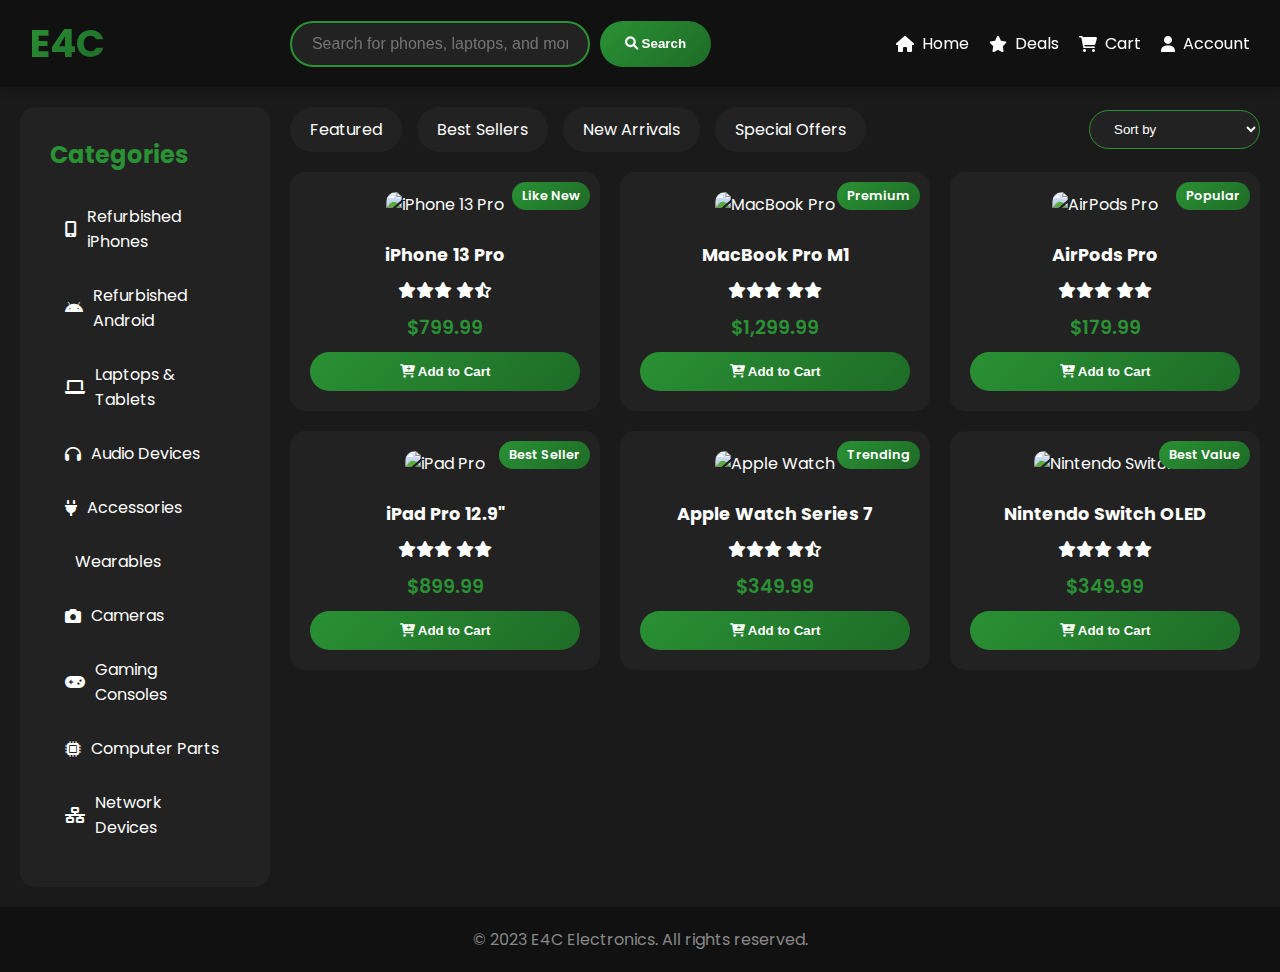
==== commit 1e13d2e8: "Update index.html" ====
--- a/index.html
+++ b/index.html
@@ -3,7 +3,6 @@
 <head>
     <meta charset="UTF-8">
     <meta name="viewport" content="width=device-width, initial-scale=1.0">
-    <meta name="theme-color" content="#2a9134">
     <title>E4C - Premium Refurbished Electronics</title>
     <link href="https://fonts.googleapis.com/css2?family=Poppins:wght@300;400;500;600;700&display=swap" rel="stylesheet">
     <link rel="stylesheet" href="https://cdnjs.cloudflare.com/ajax/libs/font-awesome/6.0.0/css/all.min.css">
@@ -25,28 +24,6 @@
             box-sizing: border-box;
         }
 
-        @keyframes fadeIn {
-            from { opacity: 0; transform: translateY(20px); }
-            to { opacity: 1; transform: translateY(0); }
-        }
-
-        @keyframes slideIn {
-            from { transform: translateX(-100%); }
-            to { transform: translateX(0); }
-        }
-
-        @keyframes pulse {
-            0% { transform: scale(1); }
-            50% { transform: scale(1.05); }
-            100% { transform: scale(1); }
-        }
-
-        @keyframes glow {
-            0% { text-shadow: 0 0 10px rgba(42, 145, 52, 0.5); }
-            50% { text-shadow: 0 0 20px rgba(42, 145, 52, 0.8); }
-            100% { text-shadow: 0 0 10px rgba(42, 145, 52, 0.5); }
-        }
-
         body {
             font-family: 'Poppins', sans-serif;
             background-color: var(--dark-bg);
@@ -66,8 +43,6 @@
             position: sticky;
             top: 0;
             z-index: 1000;
-            border-bottom: 1px solid rgba(42, 145, 52, 0.1);
-            animation: slideIn 0.5s ease-out;
         }
 
         .logo a {
@@ -78,15 +53,6 @@
             -webkit-text-fill-color: transparent;
             text-decoration: none;
             transition: all 0.3s ease;
-            letter-spacing: 2px;
-            position: relative;
-            display: inline-block;
-            animation: glow 2s infinite;
-        }
-
-        .logo a:hover {
-            transform: scale(1.05);
-            animation: pulse 1s infinite;
         }
 
         .search-bar {
@@ -94,7 +60,6 @@
             margin: 0 20px;
             display: flex;
             justify-content: center;
-            position: relative;
         }
 
         .search-bar input {
@@ -105,13 +70,6 @@
             font-size: 16px;
             background-color: var(--card-bg);
             color: var(--text-primary);
-            transition: all 0.3s ease;
-        }
-
-        .search-bar input:focus {
-            width: 350px;
-            box-shadow: 0 0 15px rgba(42, 145, 52, 0.3);
-            outline: none;
         }
 
         .search-bar button {
@@ -119,38 +77,10 @@
             color: white;
             border: none;
             border-radius: 25px;
-            padding: 12px 30px;
+            padding: 12px 25px;
             margin-left: 10px;
             cursor: pointer;
             font-weight: 600;
-            transition: all 0.3s ease;
-            position: relative;
-            overflow: hidden;
-        }
-
-        .search-bar button:hover {
-            transform: translateY(-2px);
-            box-shadow: 0 5px 15px rgba(42, 145, 52, 0.4);
-        }
-
-        .search-bar button::before {
-            content: '';
-            position: absolute;
-            top: 0;
-            left: -100%;
-            width: 100%;
-            height: 100%;
-            background: linear-gradient(
-                120deg,
-                transparent,
-                rgba(255, 255, 255, 0.2),
-                transparent
-            );
-            transition: 0.5s;
-        }
-
-        .search-bar button:hover::before {
-            left: 100%;
         }
 
         .nav-links {
@@ -164,43 +94,13 @@
             display: flex;
             align-items: center;
             gap: 8px;
-            transition: all 0.3s ease;
-            position: relative;
-            padding: 5px 10px;
-        }
-
-        .nav-links a::after {
-            content: '';
-            position: absolute;
-            bottom: -2px;
-            left: 0;
-            width: 0;
-            height: 2px;
-            background: var(--gradient-green);
-            transition: width 0.3s ease;
-        }
-
-        .nav-links a:hover {
-            color: var(--primary-green);
-        }
-
-        .nav-links a:hover::after {
-            width: 100%;
-        }
-
-        .nav-links i {
-            transition: transform 0.3s ease;
-        }
-
-        .nav-links a:hover i {
-            transform: translateY(-2px);
-        }
+        }
+
         .main-content {
             display: flex;
             flex: 1;
             padding: 20px;
             gap: 20px;
-            position: relative;
         }
 
         .sidebar {
@@ -208,22 +108,12 @@
             padding: 30px;
             border-radius: 15px;
             width: 250px;
-            position: sticky;
-            top: 80px;
-            height: calc(100vh - 100px);
-            overflow-y: auto;
-            box-shadow: 0 4px 6px rgba(0,0,0,0.2);
-            border: 1px solid rgba(42, 145, 52, 0.1);
-            animation: fadeIn 0.5s ease-out;
+            height: fit-content;
         }
 
         .sidebar h2 {
             color: var(--primary-green);
             margin-bottom: 20px;
-            font-weight: 600;
-            display: flex;
-            align-items: center;
-            justify-content: space-between;
         }
 
         .sidebar a {
@@ -237,39 +127,12 @@
             transition: all 0.3s ease;
         }
 
-        .sidebar a:hover {
-            background: var(--gradient-green);
-            color: white;
-            transform: translateX(5px);
-        }
-
         .sidebar i {
             margin-right: 10px;
-            width: 20px;
-            text-align: center;
-        }
-
-        .category-toggle {
-            display: none;
-            background: var(--gradient-green);
-            border: none;
-            color: white;
-            padding: 12px 25px;
-            border-radius: 25px;
-            cursor: pointer;
-            font-weight: 600;
-            margin: 10px 20px;
-            transition: all 0.3s ease;
-        }
-
-        .category-toggle:hover {
-            transform: translateY(-2px);
-            box-shadow: 0 5px 15px rgba(42, 145, 52, 0.4);
         }
 
         .product-section {
             flex: 1;
-            min-width: 0;
         }
 
         .top-bar {
@@ -292,13 +155,6 @@
             background-color: var(--card-bg);
             border-radius: 25px;
             cursor: pointer;
-            transition: all 0.3s ease;
-            border: 1px solid rgba(42, 145, 52, 0.1);
-        }
-
-        .highlight-bar div:hover {
-            background: var(--gradient-green);
-            transform: translateY(-2px);
         }
 
         .filter-bar select {
@@ -307,15 +163,12 @@
             background-color: var(--card-bg);
             color: var(--text-primary);
             border: 1px solid var(--primary-green);
-            cursor: pointer;
-            transition: all 0.3s ease;
         }
 
         .product-grid {
             display: grid;
             grid-template-columns: repeat(auto-fill, minmax(250px, 1fr));
             gap: 20px;
-            margin-top: 20px;
         }
 
         .product-card {
@@ -324,20 +177,11 @@
             padding: 20px;
             text-align: center;
             position: relative;
-            overflow: hidden;
-            border: 1px solid rgba(42, 145, 52, 0.1);
-            transition: all 0.3s ease;
-            animation: fadeIn 0.5s ease-out forwards;
-            opacity: 0;
-        }
-
-        .product-card:nth-child(even) {
-            animation-delay: 0.2s;
+            transition: transform 0.3s ease;
         }
 
         .product-card:hover {
             transform: translateY(-5px);
-            box-shadow: 0 10px 20px rgba(42, 145, 52, 0.2);
         }
 
         .product-badge {
@@ -350,13 +194,14 @@
             border-radius: 15px;
             font-size: 0.8em;
             font-weight: 600;
-            z-index: 1;
         }
 
         .product-card img {
             width: 100%;
-            height: auto;
+            height: 200px;
+            object-fit: contain;
             border-radius: 10px;
+            margin-bottom: 15px;
             transition: transform 0.3s ease;
         }
 
@@ -364,26 +209,16 @@
             transform: scale(1.05);
         }
 
-        .product-info {
-            margin-top: 15px;
-        }
-
         .product-title {
             font-size: 1.1em;
-            color: var(--text-primary);
-            margin-bottom: 5px;
+            margin: 10px 0;
         }
 
         .product-price {
             color: var(--primary-green);
             font-size: 1.2em;
             font-weight: 600;
-            margin-bottom: 15px;
-        }
-
-        .product-rating {
-            color: #ffd700;
-            margin-bottom: 15px;
+            margin: 10px 0;
         }
 
         .product-card button {
@@ -395,39 +230,22 @@
             cursor: pointer;
             width: 100%;
             font-weight: 600;
-            transition: all 0.3s ease;
+            transition: transform 0.3s ease;
         }
 
         .product-card button:hover {
             transform: translateY(-2px);
-            box-shadow: 0 5px 15px rgba(42, 145, 52, 0.4);
+        }
+
+        .footer {
+            background-color: var(--darker-bg);
+            color: var(--text-secondary);
+            text-align: center;
+            padding: 20px;
+            margin-top: auto;
         }
 
         @media (max-width: 768px) {
-            .category-toggle {
-                display: block;
-            }
-
-            .sidebar {
-                position: fixed;
-                top: 0;
-                left: -100%;
-                height: 100vh;
-                z-index: 1000;
-                transition: left 0.3s ease;
-                width: 80%;
-                max-width: 300px;
-            }
-
-            .sidebar.active {
-                left: 0;
-            }
-
-            .product-section {
-                width: 100%;
-                margin-left: 0;
-            }
-
             .navbar {
                 flex-direction: column;
                 padding: 10px;
@@ -442,30 +260,13 @@
                 width: calc(100% - 100px);
             }
 
-            .nav-links {
+            .main-content {
+                flex-direction: column;
+            }
+
+            .sidebar {
                 width: 100%;
-                justify-content: space-around;
-                padding: 10px 0;
             }
-
-            .nav-links span {
-                display: none;
-            }
-        }
-
-        .overlay {
-            display: none;
-            position: fixed;
-            top: 0;
-            left: 0;
-            right: 0;
-            bottom: 0;
-            background: rgba(0,0,0,0.5);
-            z-index: 999;
-        }
-
-        .overlay.active {
-            display: block;
         }
     </style>
 </head>
@@ -486,18 +287,9 @@
         </div>
     </div>
 
-    <button class="category-toggle">
-        <i class="fas fa-bars"></i> Categories
-    </button>
-
-    <div class="overlay"></div>
-
     <div class="main-content">
         <div class="sidebar">
-            <h2>
-                Categories
-                <button class="close-btn"><i class="fas fa-times"></i></button>
-            </h2>
+            <h2>Categories</h2>
             <a href="#"><i class="fas fa-mobile-alt"></i>Refurbished iPhones</a>
             <a href="#"><i class="fab fa-android"></i>Refurbished Android</a>
             <a href="#"><i class="fas fa-laptop"></i>Laptops & Tablets</a>
@@ -524,7 +316,6 @@
                         <option value="price-asc">Price: Low to High</option>
                         <option value="price-desc">Price: High to Low</option>
                         <option value="newest">Newest First</option>
-                        <option value="rating">Top Rated</option>
                     </select>
                 </div>
             </div>
@@ -533,191 +324,79 @@
                 <!-- iPhone 13 Pro -->
                 <div class="product-card">
                     <div class="product-badge">Like New</div>
-                    <img src="https://via.placeholder.com/200" alt="iPhone 13 Pro">
-                    <div class="product-info">
-                        <h3 class="product-title">iPhone 13 Pro</h3>
-                        <div class="product-rating">
-                            <i class="fas fa-star"></i><i class="fas fa-star"></i><i class="fas fa-star"></i>
-                            <i class="fas fa-star"></i><i class="fas fa-star-half-alt"></i>
-                        </div>
-                        <p class="product-price">$799.99</p>
-                        <button><i class="fas fa-cart-plus"></i> Add to Cart</button>
-                    </div>
-                </div>
-
-                <!-- Samsung S21 Ultra -->
-                <div class="product-card">
-                    <div class="product-badge">Certified</div>
-                    <img src="https://via.placeholder.com/200" alt="Samsung S21 Ultra">
-                    <div class="product-info">
-                        <h3 class="product-title">Samsung S21 Ultra</h3>
-                        <div class="product-rating">
-                            <i class="fas fa-star"></i><i class="fas fa-star"></i><i class="fas fa-star"></i>
-                            <i class="fas fa-star"></i><i class="fas fa-star"></i>
-                        </div>
-                        <p class="product-price">$699.99</p>
-                        <button><i class="fas fa-cart-plus"></i> Add to Cart</button>
-                    </div>
+                    <img src="https://fdn2.gsmarena.com/vv/pics/apple/apple-iphone-13-pro-max-2.jpg" alt="iPhone 13 Pro">
+                    <h3 class="product-title">iPhone 13 Pro</h3>
+                    <div class="product-rating">
+                        <i class="fas fa-star"></i><i class="fas fa-star"></i><i class="fas fa-star"></i>
+                        <i class="fas fa-star"></i><i class="fas fa-star-half-alt"></i>
+                    </div>
+                    <p class="product-price">$799.99</p>
+                    <button><i class="fas fa-cart-plus"></i> Add to Cart</button>
                 </div>
 
                 <!-- MacBook Pro -->
                 <div class="product-card">
                     <div class="product-badge">Premium</div>
-                    <img src="https://via.placeholder.com/200" alt="MacBook Pro">
-                    <div class="product-info">
-                        <h3 class="product-title">MacBook Pro M1</h3>
-                        <div class="product-rating">
-                            <i class="fas fa-star"></i><i class="fas fa-star"></i><i class="fas fa-star"></i>
-                            <i class="fas fa-star"></i><i class="fas fa-star"></i>
-                        </div>
-                        <p class="product-price">$1,299.99</p>
-                        <button><i class="fas fa-cart-plus"></i> Add to Cart</button>
-                    </div>
+                    <img src="https://images.macrumors.com/t/h13IQTTLaKKFUswYPz8UE7YYJ6A=/1600x/article-new/2021/10/14-16-inch-macbook-pro-2021.jpg" alt="MacBook Pro">
+                    <h3 class="product-title">MacBook Pro M1</h3>
+                    <div class="product-rating">
+                        <i class="fas fa-star"></i><i class="fas fa-star"></i><i class="fas fa-star"></i>
+                        <i class="fas fa-star"></i><i class="fas fa-star"></i>
+                    </div>
+                    <p class="product-price">$1,299.99</p>
+                    <button><i class="fas fa-cart-plus"></i> Add to Cart</button>
+                </div>
+
+                <!-- AirPods Pro -->
+                <div class="product-card">
+                    <div class="product-badge">Popular</div>
+                    <img src="https://store.storeimages.cdn-apple.com/4982/as-images.apple.com/is/MQD83?wid=572&hei=572&fmt=jpeg" alt="AirPods Pro">
+                    <h3 class="product-title">AirPods Pro</h3>
+                    <div class="product-rating">
+                        <i class="fas fa-star"></i><i class="fas fa-star"></i><i class="fas fa-star"></i>
+                        <i class="fas fa-star"></i><i class="fas fa-star"></i>
+                    </div>
+                    <p class="product-price">$179.99</p>
+                    <button><i class="fas fa-cart-plus"></i> Add to Cart</button>
                 </div>
 
                 <!-- iPad Pro -->
                 <div class="product-card">
                     <div class="product-badge">Best Seller</div>
-                    <img src="https://via.placeholder.com/200" alt="iPad Pro">
-                    <div class="product-info">
-                        <h3 class="product-title">iPad Pro 12.9"</h3>
-                        <div class="product-rating">
-                            <i class="fas fa-star"></i><i class="fas fa-star"></i><i class="fas fa-star"></i>
-                            <i class="fas fa-star"></i><i class="fas fa-star"></i>
-                        </div>
-                        <p class="product-price">$899.99</p>
-                        <button><i class="fas fa-cart-plus"></i> Add to Cart</button>
-                    </div>
-                </div>
-
-                <!-- Google Pixel 6 -->
-                <div class="product-card">
-                    <div class="product-badge">Hot Deal</div>
-                    <img src="https://via.placeholder.com/200" alt="Google Pixel 6">
-                    <div class="product-info">
-                        <h3 class="product-title">Google Pixel 6</h3>
-                        <div class="product-rating">
-                            <i class="fas fa-star"></i><i class="fas fa-star"></i><i class="fas fa-star"></i>
-                            <i class="fas fa-star"></i><i class="fas fa-star-half-alt"></i>
-                        </div>
-                        <p class="product-price">$549.99</p>
-                        <button><i class="fas fa-cart-plus"></i> Add to Cart</button>
-                    </div>
-                </div>
-
-                <!-- AirPods Pro -->
-                <div class="product-card">
-                    <div class="product-badge">Popular</div>
-                    <img src="https://via.placeholder.com/200" alt="AirPods Pro">
-                    <div class="product-info">
-                        <h3 class="product-title">AirPods Pro</h3>
-                        <div class="product-rating">
-                            <i class="fas fa-star"></i><i class="fas fa-star"></i><i class="fas fa-star"></i>
-                            <i class="fas fa-star"></i><i class="fas fa-star"></i>
-                        </div>
-                        <p class="product-price">$179.99</p>
-                        <button><i class="fas fa-cart-plus"></i> Add to Cart</button>
-                    </div>
-                </div>
-
-                <!-- PlayStation 5 -->
-                <div class="product-card">
-                    <div class="product-badge">Limited Stock</div>
-                    <img src="https://via.placeholder.com/200" alt="PlayStation 5">
-                    <div class="product-info">
-                        <h3 class="product-title">PlayStation 5</h3>
-                        <div class="product-rating">
-                            <i class="fas fa-star"></i><i class="fas fa-star"></i><i class="fas fa-star"></i>
-                            <i class="fas fa-star"></i><i class="fas fa-star"></i>
-                        </div>
-                        <p class="product-price">$499.99</p>
-                        <button><i class="fas fa-cart-plus"></i> Add to Cart</button>
-                    </div>
+                    <img src="https://images.macrumors.com/t/vMbr05RH_8atiKO_q-VJEzGPBW4=/1600x/article-new/2021/04/iPad-Pro-2021-Feature.jpg" alt="iPad Pro">
+                    <h3 class="product-title">iPad Pro 12.9"</h3>
+                    <div class="product-rating">
+                        <i class="fas fa-star"></i><i class="fas fa-star"></i><i class="fas fa-star"></i>
+                        <i class="fas fa-star"></i><i class="fas fa-star"></i>
+                    </div>
+                    <p class="product-price">$899.99</p>
+                    <button><i class="fas fa-cart-plus"></i> Add to Cart</button>
                 </div>
 
                 <!-- Apple Watch -->
                 <div class="product-card">
                     <div class="product-badge">Trending</div>
-                    <img src="https://via.placeholder.com/200" alt="Apple Watch">
-                    <div class="product-info">
-                        <h3 class="product-title">Apple Watch Series 7</h3>
-                        <div class="product-rating">
-                            <i class="fas fa-star"></i><i class="fas fa-star"></i><i class="fas fa-star"></i>
-                            <i class="fas fa-star"></i><i class="fas fa-star-half-alt"></i>
-                        </div>
-                        <p class="product-price">$349.99</p>
-                        <button><i class="fas fa-cart-plus"></i> Add to Cart</button>
-                    </div>
-                </div>
-
-                <!-- Dell XPS 13 -->
-                <div class="product-card">
-                    <div class="product-badge">Premium</div>
-                    <img src="https://via.placeholder.com/200" alt="Dell XPS 13">
-                    <div class="product-info">
-                        <h3 class="product-title">Dell XPS 13</h3>
-                        <div class="product-rating">
-                            <i class="fas fa-star"></i><i class="fas fa-star"></i><i class="fas fa-star"></i>
-                            <i class="fas fa-star"></i><i class="fas fa-star"></i>
-                        </div>
-                        <p class="product-price">$999.99</p>
-                        <button><i class="fas fa-cart-plus"></i> Add to Cart</button>
-                    </div>
+                    <img src="https://images.macrumors.com/t/V4f_3wR-6CZghZqhQUX-UzKRJZI=/1600x/article-new/2021/09/Apple-Watch-Series-7-Main.jpg" alt="Apple Watch">
+                    <h3 class="product-title">Apple Watch Series 7</h3>
+                    <div class="product-rating">
+                        <i class="fas fa-star"></i><i class="fas fa-star"></i><i class="fas fa-star"></i>
+                        <i class="fas fa-star"></i><i class="fas fa-star-half-alt"></i>
+                    </div>
+                    <p class="product-price">$349.99</p>
+                    <button><i class="fas fa-cart-plus"></i> Add to Cart</button>
                 </div>
 
                 <!-- Nintendo Switch -->
                 <div class="product-card">
                     <div class="product-badge">Best Value</div>
-                    <img src="https://via.placeholder.com/200" alt="Nintendo Switch">
-                    <div class="product-info">
-                        <h3 class="product-title">Nintendo Switch OLED</h3>
-                        <div class="product-rating">
-                            <i class="fas fa-star"></i><i class="fas fa-star"></i><i class="fas fa-star"></i>
-                            <i class="fas fa-star"></i><i class="fas fa-star"></i>
-                        </div>
-                        <p class="product-price">$349.99</p>
-                        <button><i class="fas fa-cart-plus"></i> Add to Cart</button>
-                    </div>
-                </div>
-
-                <!-- Samsung Galaxy Watch -->
-                <div class="product-card">
-                    <div class="product-badge">New</div>
-                    <img src="https://via.placeholder.com/200" alt="Samsung Galaxy Watch">
-                    <div class="product-info">
-                        <h3 class="product-title">Galaxy Watch 4</h3>
-                        <div class="product-rating">
-                            <i class="fas fa-star"></i><i class="fas fa-star"></i><i class="fas fa-star"></i>
-                            <i class="fas fa-star"></i><i class="fas fa-star-half-alt"></i>
-                        </div>
-                        <p class="product-price">$249.99</p>
-                        <button><i class="fas fa-cart-plus"></i> Add to Cart</button>
-                    </div>
-                </div>
-
-                <!-- Surface Pro -->
-                <div class="product-card">
-                    <div class="product-badge">Featured</div>
-                    <img src="https://via.placeholder.com/200" alt="Surface Pro">
-                    <div class="product-info">
-                        <h3 class="product-title">Surface Pro 8</h3>
-                        <div class="product-rating">
-                            <i class="fas fa-star"></i><i class="fas fa-star"></i><i class="fas fa-star"></i>
-                            <i class="fas fa-star"></i><i class="fas fa-star"></i>
-                        </div>
-                        <p class="product-price">$899.99</p>
-                        <button><i class="fas fa-cart-plus"></i> Add to Cart</button>
-                    </div>
-                </div>
-            </div>
-
-            <div class="showcase-section">
-                <img src="https://via.placeholder.com/300" alt="Special Deal">
-                <div class="showcase-details">
-                    <h3>iPhone 14 Pro Max</h3>
-                    <p>Certified Refurbished with 1-Year Warranty</p>
-                    <p class="price">Special Price: $999.99</p>
-                    <button><i class="fas fa-shopping-cart"></i> Add to Cart</button>
+                    <img src="https://assets.nintendo.com/image/upload/c_pad,f_auto,h_463,q_auto,w_824/ncom/en_US/switch/site-design-update/hardware/switch/nintendo-switch-oled-model-white-set/gallery/image01?v=2021071701" alt="Nintendo Switch">
+                    <h3 class="product-title">Nintendo Switch OLED</h3>
+                    <div class="product-rating">
+                        <i class="fas fa-star"></i><i class="fas fa-star"></i><i class="fas fa-star"></i>
+                        <i class="fas fa-star"></i><i class="fas fa-star"></i>
+                    </div>
+                    <p class="product-price">$349.99</p>
+                    <button><i class="fas fa-cart-plus"></i> Add to Cart</button>
                 </div>
             </div>
         </div>
@@ -726,37 +405,5 @@
     <div class="footer">
         <p>&copy; 2023 E4C Electronics. All rights reserved.</p>
     </div>
-
-    <script>
-        // Mobile Category Menu Toggle
-        const categoryToggle = document.querySelector('.category-toggle');
-        const sidebar = document.querySelector('.sidebar');
-        const overlay = document.querySelector('.overlay');
-        const closeBtn = document.querySelector('.close-btn');
-
-        categoryToggle.addEventListener('click', () => {
-            sidebar.classList.add('active');
-            overlay.classList.add('active');
-            document.body.style.overflow = 'hidden';
-        });
-
-        function closeSidebar() {
-            sidebar.classList.remove('active');
-            overlay.classList.remove('active');
-            document.body.style.overflow = '';
-        }
-
-        closeBtn.addEventListener('click', closeSidebar);
-        overlay.addEventListener('click', closeSidebar);
-
-        // Animation for product cards
-        const productCards = document.querySelectorAll('.product-card');
-        productCards.forEach((card, index) => {
-            card.style.animationDelay = `${index * 0.1}s`;
-        });
-
-        // Touch Events
-        document.addEventListener('touchstart', function() {}, {passive: true});
-    </script>
 </body>
 </html>
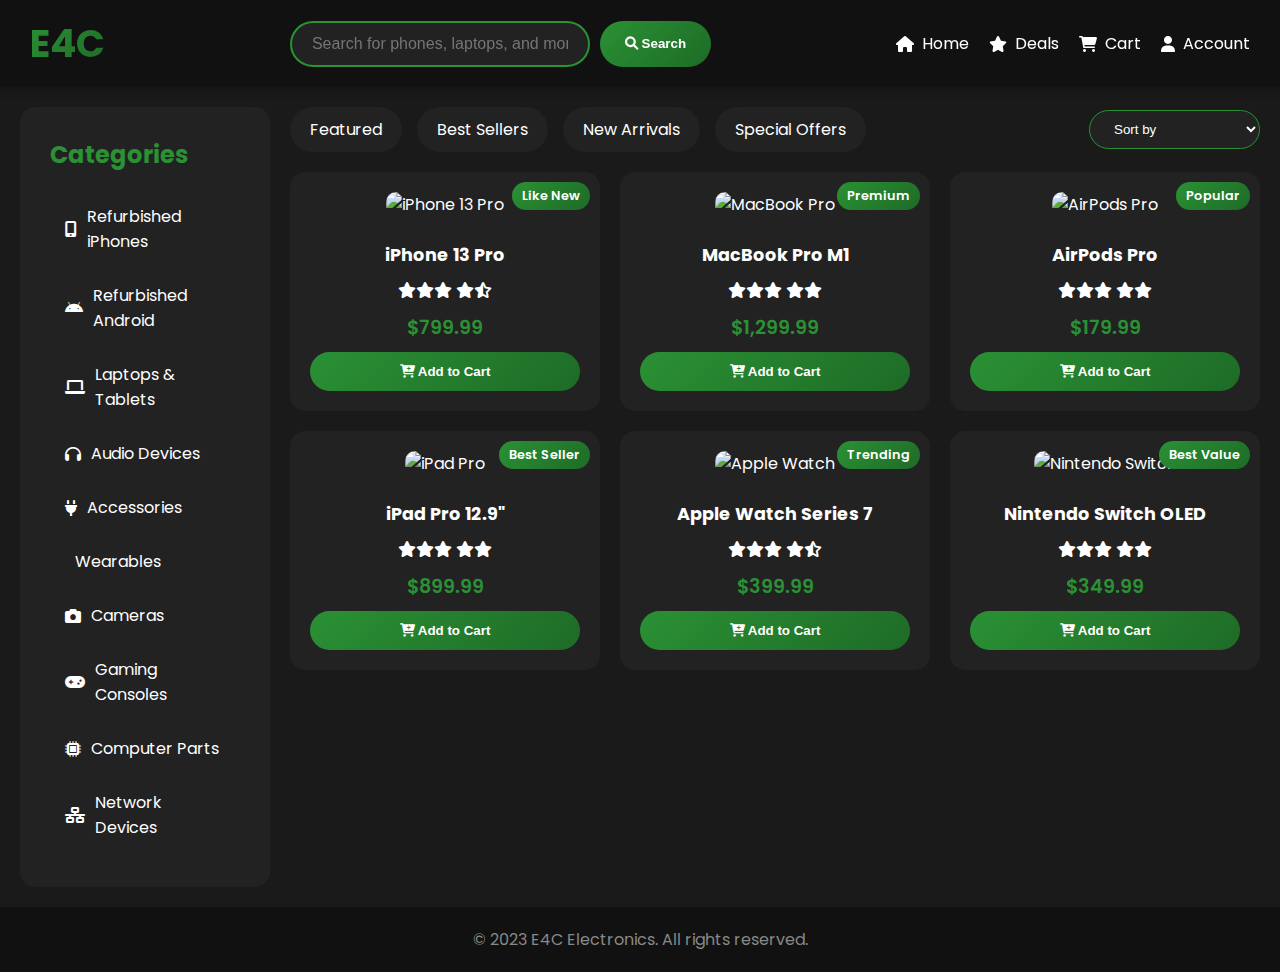
==== commit d584f91f: "Update index.html" ====
--- a/index.html
+++ b/index.html
@@ -335,17 +335,17 @@
                 </div>
 
                 <!-- MacBook Pro -->
-                <div class="product-card">
-                    <div class="product-badge">Premium</div>
-                    <img src="https://images.macrumors.com/t/h13IQTTLaKKFUswYPz8UE7YYJ6A=/1600x/article-new/2021/10/14-16-inch-macbook-pro-2021.jpg" alt="MacBook Pro">
-                    <h3 class="product-title">MacBook Pro M1</h3>
-                    <div class="product-rating">
-                        <i class="fas fa-star"></i><i class="fas fa-star"></i><i class="fas fa-star"></i>
-                        <i class="fas fa-star"></i><i class="fas fa-star"></i>
-                    </div>
-                    <p class="product-price">$1,299.99</p>
-                    <button><i class="fas fa-cart-plus"></i> Add to Cart</button>
-                </div>
+<div class="product-card">
+    <div class="product-badge">Premium</div>
+    <img src="https://store.storeimages.cdn-apple.com/4982/as-images.apple.com/is/mbp14-spacegray-select-202110_GEO_EMEA?wid=4000&hei=4000&fmt=jpeg" alt="MacBook Pro">
+    <h3 class="product-title">MacBook Pro M1</h3>
+    <div class="product-rating">
+        <i class="fas fa-star"></i><i class="fas fa-star"></i><i class="fas fa-star"></i>
+        <i class="fas fa-star"></i><i class="fas fa-star"></i>
+    </div>
+    <p class="product-price">$1,299.99</p>
+    <button><i class="fas fa-cart-plus"></i> Add to Cart</button>
+</div>
 
                 <!-- AirPods Pro -->
                 <div class="product-card">
@@ -361,30 +361,31 @@
                 </div>
 
                 <!-- iPad Pro -->
-                <div class="product-card">
-                    <div class="product-badge">Best Seller</div>
-                    <img src="https://images.macrumors.com/t/vMbr05RH_8atiKO_q-VJEzGPBW4=/1600x/article-new/2021/04/iPad-Pro-2021-Feature.jpg" alt="iPad Pro">
-                    <h3 class="product-title">iPad Pro 12.9"</h3>
-                    <div class="product-rating">
-                        <i class="fas fa-star"></i><i class="fas fa-star"></i><i class="fas fa-star"></i>
-                        <i class="fas fa-star"></i><i class="fas fa-star"></i>
-                    </div>
-                    <p class="product-price">$899.99</p>
-                    <button><i class="fas fa-cart-plus"></i> Add to Cart</button>
-                </div>
+<div class="product-card">
+    <div class="product-badge">Best Seller</div>
+    <img src="https://store.storeimages.cdn-apple.com/4982/as-images.apple.com/is/ipad-pro-12-select-202104?wid=4000&hei=4000&fmt=jpeg" alt="iPad Pro">
+    <h3 class="product-title">iPad Pro 12.9"</h3>
+    <div class="product-rating">
+        <i class="fas fa-star"></i><i class="fas fa-star"></i><i class="fas fa-star"></i>
+        <i class="fas fa-star"></i><i class="fas fa-star"></i>
+    </div>
+    <p class="product-price">$899.99</p>
+    <button><i class="fas fa-cart-plus"></i> Add to Cart</button>
+</div>
+
 
                 <!-- Apple Watch -->
-                <div class="product-card">
-                    <div class="product-badge">Trending</div>
-                    <img src="https://images.macrumors.com/t/V4f_3wR-6CZghZqhQUX-UzKRJZI=/1600x/article-new/2021/09/Apple-Watch-Series-7-Main.jpg" alt="Apple Watch">
-                    <h3 class="product-title">Apple Watch Series 7</h3>
-                    <div class="product-rating">
-                        <i class="fas fa-star"></i><i class="fas fa-star"></i><i class="fas fa-star"></i>
-                        <i class="fas fa-star"></i><i class="fas fa-star-half-alt"></i>
-                    </div>
-                    <p class="product-price">$349.99</p>
-                    <button><i class="fas fa-cart-plus"></i> Add to Cart</button>
-                </div>
+<div class="product-card">
+    <div class="product-badge">Trending</div>
+    <img src="https://store.storeimages.cdn-apple.com/4982/as-images.apple.com/is/MKU93_VW_34FR+watch-45-alum-midnight-nc-8s_VW_34FR_WF_CO_GEO_EMEA?wid=4000&hei=4000&fmt=jpeg" alt="Apple Watch">
+    <h3 class="product-title">Apple Watch Series 7</h3>
+    <div class="product-rating">
+        <i class="fas fa-star"></i><i class="fas fa-star"></i><i class="fas fa-star"></i>
+        <i class="fas fa-star"></i><i class="fas fa-star-half-alt"></i>
+    </div>
+    <p class="product-price">$399.99</p>
+    <button><i class="fas fa-cart-plus"></i> Add to Cart</button>
+</div>
 
                 <!-- Nintendo Switch -->
                 <div class="product-card">
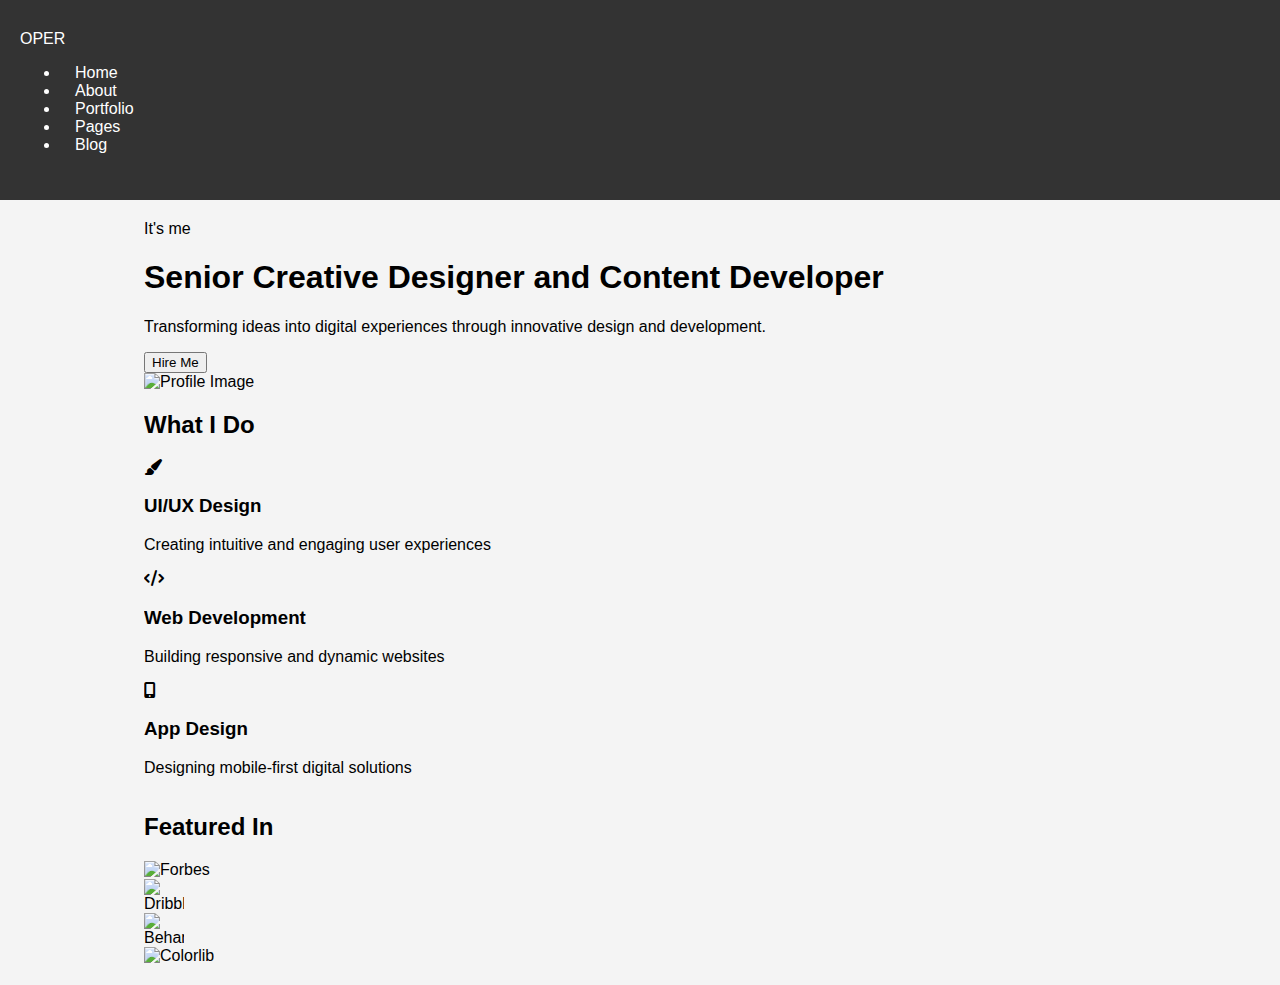
==== commit 400a8e33: "index.html" ====
--- a/index.html
+++ b/index.html
@@ -3,408 +3,84 @@
 <head>
     <meta charset="UTF-8">
     <meta name="viewport" content="width=device-width, initial-scale=1.0">
-    <title>E4C - Premium Refurbished Electronics</title>
-    <link href="https://fonts.googleapis.com/css2?family=Poppins:wght@300;400;500;600;700&display=swap" rel="stylesheet">
+    <title>Oper - Creative Designer & Developer</title>
+    <link rel="stylesheet" href="styles.css">
     <link rel="stylesheet" href="https://cdnjs.cloudflare.com/ajax/libs/font-awesome/6.0.0/css/all.min.css">
-    <style>
-        :root {
-            --primary-green: #2a9134;
-            --gradient-green: linear-gradient(135deg, #2a9134, #1e6b27);
-            --dark-bg: #1a1a1a;
-            --darker-bg: #111111;
-            --card-bg: #222222;
-            --text-primary: #ffffff;
-            --text-secondary: #888888;
-            --hover-bg: #333333;
-        }
-
-        * {
-            margin: 0;
-            padding: 0;
-            box-sizing: border-box;
-        }
-
-        body {
-            font-family: 'Poppins', sans-serif;
-            background-color: var(--dark-bg);
-            color: var(--text-primary);
-            min-height: 100vh;
-            display: flex;
-            flex-direction: column;
-        }
-
-        .navbar {
-            background-color: var(--darker-bg);
-            padding: 15px 30px;
-            box-shadow: 0 2px 10px rgba(0,0,0,0.3);
-            display: flex;
-            justify-content: space-between;
-            align-items: center;
-            position: sticky;
-            top: 0;
-            z-index: 1000;
-        }
-
-        .logo a {
-            font-size: 2.4em;
-            font-weight: 700;
-            background: var(--gradient-green);
-            -webkit-background-clip: text;
-            -webkit-text-fill-color: transparent;
-            text-decoration: none;
-            transition: all 0.3s ease;
-        }
-
-        .search-bar {
-            flex: 1;
-            margin: 0 20px;
-            display: flex;
-            justify-content: center;
-        }
-
-        .search-bar input {
-            padding: 12px 20px;
-            border: 2px solid var(--primary-green);
-            border-radius: 25px;
-            width: 300px;
-            font-size: 16px;
-            background-color: var(--card-bg);
-            color: var(--text-primary);
-        }
-
-        .search-bar button {
-            background: var(--gradient-green);
-            color: white;
-            border: none;
-            border-radius: 25px;
-            padding: 12px 25px;
-            margin-left: 10px;
-            cursor: pointer;
-            font-weight: 600;
-        }
-
-        .nav-links {
-            display: flex;
-            gap: 20px;
-        }
-
-        .nav-links a {
-            color: var(--text-primary);
-            text-decoration: none;
-            display: flex;
-            align-items: center;
-            gap: 8px;
-        }
-
-        .main-content {
-            display: flex;
-            flex: 1;
-            padding: 20px;
-            gap: 20px;
-        }
-
-        .sidebar {
-            background-color: var(--card-bg);
-            padding: 30px;
-            border-radius: 15px;
-            width: 250px;
-            height: fit-content;
-        }
-
-        .sidebar h2 {
-            color: var(--primary-green);
-            margin-bottom: 20px;
-        }
-
-        .sidebar a {
-            display: flex;
-            align-items: center;
-            padding: 12px 15px;
-            color: var(--text-primary);
-            text-decoration: none;
-            border-radius: 10px;
-            margin: 5px 0;
-            transition: all 0.3s ease;
-        }
-
-        .sidebar i {
-            margin-right: 10px;
-        }
-
-        .product-section {
-            flex: 1;
-        }
-
-        .top-bar {
-            display: flex;
-            justify-content: space-between;
-            align-items: center;
-            margin-bottom: 20px;
-            flex-wrap: wrap;
-            gap: 15px;
-        }
-
-        .highlight-bar {
-            display: flex;
-            gap: 15px;
-            flex-wrap: wrap;
-        }
-
-        .highlight-bar div {
-            padding: 10px 20px;
-            background-color: var(--card-bg);
-            border-radius: 25px;
-            cursor: pointer;
-        }
-
-        .filter-bar select {
-            padding: 10px 20px;
-            border-radius: 25px;
-            background-color: var(--card-bg);
-            color: var(--text-primary);
-            border: 1px solid var(--primary-green);
-        }
-
-        .product-grid {
-            display: grid;
-            grid-template-columns: repeat(auto-fill, minmax(250px, 1fr));
-            gap: 20px;
-        }
-
-        .product-card {
-            background-color: var(--card-bg);
-            border-radius: 15px;
-            padding: 20px;
-            text-align: center;
-            position: relative;
-            transition: transform 0.3s ease;
-        }
-
-        .product-card:hover {
-            transform: translateY(-5px);
-        }
-
-        .product-badge {
-            position: absolute;
-            top: 10px;
-            right: 10px;
-            background: var(--gradient-green);
-            color: white;
-            padding: 5px 10px;
-            border-radius: 15px;
-            font-size: 0.8em;
-            font-weight: 600;
-        }
-
-        .product-card img {
-            width: 100%;
-            height: 200px;
-            object-fit: contain;
-            border-radius: 10px;
-            margin-bottom: 15px;
-            transition: transform 0.3s ease;
-        }
-
-        .product-card:hover img {
-            transform: scale(1.05);
-        }
-
-        .product-title {
-            font-size: 1.1em;
-            margin: 10px 0;
-        }
-
-        .product-price {
-            color: var(--primary-green);
-            font-size: 1.2em;
-            font-weight: 600;
-            margin: 10px 0;
-        }
-
-        .product-card button {
-            background: var(--gradient-green);
-            color: white;
-            border: none;
-            padding: 12px 25px;
-            border-radius: 25px;
-            cursor: pointer;
-            width: 100%;
-            font-weight: 600;
-            transition: transform 0.3s ease;
-        }
-
-        .product-card button:hover {
-            transform: translateY(-2px);
-        }
-
-        .footer {
-            background-color: var(--darker-bg);
-            color: var(--text-secondary);
-            text-align: center;
-            padding: 20px;
-            margin-top: auto;
-        }
-
-        @media (max-width: 768px) {
-            .navbar {
-                flex-direction: column;
-                padding: 10px;
-            }
-
-            .search-bar {
-                width: 100%;
-                margin: 10px 0;
-            }
-
-            .search-bar input {
-                width: calc(100% - 100px);
-            }
-
-            .main-content {
-                flex-direction: column;
-            }
-
-            .sidebar {
-                width: 100%;
-            }
-        }
-    </style>
 </head>
 <body>
-    <div class="navbar">
-        <div class="logo">
-            <a href="#">E4C</a>
-        </div>
-        <div class="search-bar">
-            <input type="text" placeholder="Search for phones, laptops, and more...">
-            <button><i class="fas fa-search"></i> Search</button>
-        </div>
-        <div class="nav-links">
-            <a href="#"><i class="fas fa-home"></i><span>Home</span></a>
-            <a href="#"><i class="fas fa-star"></i><span>Deals</span></a>
-            <a href="#"><i class="fas fa-shopping-cart"></i><span>Cart</span></a>
-            <a href="#"><i class="fas fa-user"></i><span>Account</span></a>
-        </div>
-    </div>
+    <header>
+        <nav>
+            <div class="logo">OPER</div>
+            <ul class="nav-links">
+                <li><a href="index.html" class="active">Home</a></li>
+                <li><a href="about.html">About</a></li>
+                <li><a href="#">Portfolio</a></li>
+                <li><a href="#">Pages</a></li>
+                <li><a href="#">Blog</a></li>
+            </ul>
+        </nav>
+    </header>
 
-    <div class="main-content">
-        <div class="sidebar">
-            <h2>Categories</h2>
-            <a href="#"><i class="fas fa-mobile-alt"></i>Refurbished iPhones</a>
-            <a href="#"><i class="fab fa-android"></i>Refurbished Android</a>
-            <a href="#"><i class="fas fa-laptop"></i>Laptops & Tablets</a>
-            <a href="#"><i class="fas fa-headphones"></i>Audio Devices</a>
-            <a href="#"><i class="fas fa-plug"></i>Accessories</a>
-            <a href="#"><i class="fas fa-watch"></i>Wearables</a>
-            <a href="#"><i class="fas fa-camera"></i>Cameras</a>
-            <a href="#"><i class="fas fa-gamepad"></i>Gaming Consoles</a>
-            <a href="#"><i class="fas fa-microchip"></i>Computer Parts</a>
-            <a href="#"><i class="fas fa-network-wired"></i>Network Devices</a>
-        </div>
-
-        <div class="product-section">
-            <div class="top-bar">
-                <div class="highlight-bar">
-                    <div>Featured</div>
-                    <div>Best Sellers</div>
-                    <div>New Arrivals</div>
-                    <div>Special Offers</div>
+    <main>
+        <section class="hero-section">
+            <div class="container">
+                <div class="content-left">
+                    <div class="chat-bubble">It's me</div>
+                    <h1>Senior Creative Designer and Content Developer</h1>
+                    <p class="hero-text">Transforming ideas into digital experiences through innovative design and development.</p>
+                    <button class="hire-btn">Hire Me</button>
                 </div>
-                <div class="filter-bar">
-                    <select>
-                        <option value="">Sort by</option>
-                        <option value="price-asc">Price: Low to High</option>
-                        <option value="price-desc">Price: High to Low</option>
-                        <option value="newest">Newest First</option>
-                    </select>
+                <div class="content-right">
+                    <div class="profile-image">
+                        <!-- Stock image from Unsplash -->
+                        <img src="https://images.unsplash.com/photo-1507003211169-0a1dd7228f2d?w=500" alt="Profile Image">
+                    </div>
                 </div>
             </div>
+        </section>
 
-            <div class="product-grid">
-                <!-- iPhone 13 Pro -->
-                <div class="product-card">
-                    <div class="product-badge">Like New</div>
-                    <img src="https://fdn2.gsmarena.com/vv/pics/apple/apple-iphone-13-pro-max-2.jpg" alt="iPhone 13 Pro">
-                    <h3 class="product-title">iPhone 13 Pro</h3>
-                    <div class="product-rating">
-                        <i class="fas fa-star"></i><i class="fas fa-star"></i><i class="fas fa-star"></i>
-                        <i class="fas fa-star"></i><i class="fas fa-star-half-alt"></i>
+        <section class="services-section">
+            <div class="container">
+                <h2>What I Do</h2>
+                <div class="services-grid">
+                    <div class="service-card">
+                        <i class="fas fa-paint-brush"></i>
+                        <h3>UI/UX Design</h3>
+                        <p>Creating intuitive and engaging user experiences</p>
                     </div>
-                    <p class="product-price">$799.99</p>
-                    <button><i class="fas fa-cart-plus"></i> Add to Cart</button>
-                </div>
-
-                <!-- MacBook Pro -->
-<div class="product-card">
-    <div class="product-badge">Premium</div>
-    <img src="https://store.storeimages.cdn-apple.com/4982/as-images.apple.com/is/mbp14-spacegray-select-202110_GEO_EMEA?wid=4000&hei=4000&fmt=jpeg" alt="MacBook Pro">
-    <h3 class="product-title">MacBook Pro M1</h3>
-    <div class="product-rating">
-        <i class="fas fa-star"></i><i class="fas fa-star"></i><i class="fas fa-star"></i>
-        <i class="fas fa-star"></i><i class="fas fa-star"></i>
-    </div>
-    <p class="product-price">$1,299.99</p>
-    <button><i class="fas fa-cart-plus"></i> Add to Cart</button>
-</div>
-
-                <!-- AirPods Pro -->
-                <div class="product-card">
-                    <div class="product-badge">Popular</div>
-                    <img src="https://store.storeimages.cdn-apple.com/4982/as-images.apple.com/is/MQD83?wid=572&hei=572&fmt=jpeg" alt="AirPods Pro">
-                    <h3 class="product-title">AirPods Pro</h3>
-                    <div class="product-rating">
-                        <i class="fas fa-star"></i><i class="fas fa-star"></i><i class="fas fa-star"></i>
-                        <i class="fas fa-star"></i><i class="fas fa-star"></i>
+                    <div class="service-card">
+                        <i class="fas fa-code"></i>
+                        <h3>Web Development</h3>
+                        <p>Building responsive and dynamic websites</p>
                     </div>
-                    <p class="product-price">$179.99</p>
-                    <button><i class="fas fa-cart-plus"></i> Add to Cart</button>
-                </div>
-
-                <!-- iPad Pro -->
-<div class="product-card">
-    <div class="product-badge">Best Seller</div>
-    <img src="https://store.storeimages.cdn-apple.com/4982/as-images.apple.com/is/ipad-pro-12-select-202104?wid=4000&hei=4000&fmt=jpeg" alt="iPad Pro">
-    <h3 class="product-title">iPad Pro 12.9"</h3>
-    <div class="product-rating">
-        <i class="fas fa-star"></i><i class="fas fa-star"></i><i class="fas fa-star"></i>
-        <i class="fas fa-star"></i><i class="fas fa-star"></i>
-    </div>
-    <p class="product-price">$899.99</p>
-    <button><i class="fas fa-cart-plus"></i> Add to Cart</button>
-</div>
-
-
-                <!-- Apple Watch -->
-<div class="product-card">
-    <div class="product-badge">Trending</div>
-    <img src="https://store.storeimages.cdn-apple.com/4982/as-images.apple.com/is/MKU93_VW_34FR+watch-45-alum-midnight-nc-8s_VW_34FR_WF_CO_GEO_EMEA?wid=4000&hei=4000&fmt=jpeg" alt="Apple Watch">
-    <h3 class="product-title">Apple Watch Series 7</h3>
-    <div class="product-rating">
-        <i class="fas fa-star"></i><i class="fas fa-star"></i><i class="fas fa-star"></i>
-        <i class="fas fa-star"></i><i class="fas fa-star-half-alt"></i>
-    </div>
-    <p class="product-price">$399.99</p>
-    <button><i class="fas fa-cart-plus"></i> Add to Cart</button>
-</div>
-
-                <!-- Nintendo Switch -->
-                <div class="product-card">
-                    <div class="product-badge">Best Value</div>
-                    <img src="https://assets.nintendo.com/image/upload/c_pad,f_auto,h_463,q_auto,w_824/ncom/en_US/switch/site-design-update/hardware/switch/nintendo-switch-oled-model-white-set/gallery/image01?v=2021071701" alt="Nintendo Switch">
-                    <h3 class="product-title">Nintendo Switch OLED</h3>
-                    <div class="product-rating">
-                        <i class="fas fa-star"></i><i class="fas fa-star"></i><i class="fas fa-star"></i>
-                        <i class="fas fa-star"></i><i class="fas fa-star"></i>
+                    <div class="service-card">
+                        <i class="fas fa-mobile-alt"></i>
+                        <h3>App Design</h3>
+                        <p>Designing mobile-first digital solutions</p>
                     </div>
-                    <p class="product-price">$349.99</p>
-                    <button><i class="fas fa-cart-plus"></i> Add to Cart</button>
                 </div>
             </div>
-        </div>
-    </div>
+        </section>
 
-    <div class="footer">
-        <p>&copy; 2023 E4C Electronics. All rights reserved.</p>
-    </div>
+        <section class="brands-section">
+            <div class="container">
+                <h2>Featured In</h2>
+                <div class="brands">
+                    <div class="brand-item">
+                        <img src="https://1000logos.net/wp-content/uploads/2021/05/Forbes-logo.png" alt="Forbes" style="max-width: 120px;">
+                    </div>
+                    <div class="brand-item">
+                        <img src="https://cdn.dribbble.com/users/39/avatars/normal/f342d2c8d6677f5d2cf85abae1ae9767.png?1582211446" alt="Dribbble" style="max-width: 40px;">
+                    </div>
+                    <div class="brand-item">
+                        <img src="https://cdn.worldvectorlogo.com/logos/behance-1.svg" alt="Behance" style="max-width: 40px;">
+                    </div>
+                    <div class="brand-item">
+                        <img src="https://colorlib.com/wp/wp-content/uploads/sites/2/colorlib-logo-top.png" alt="Colorlib" style="max-width: 120px;">
+                    </div>
+                </div>
+            </div>
+        </section>
+    </main>
 </body>
 </html>
--- a/styles.css
+++ b/styles.css
@@ -0,0 +1,130 @@
+body {
+    font-family: Arial, sans-serif;
+    margin: 0;
+    padding: 0;
+    background-color: #f4f4f4;
+}
+
+header {
+    background-color: #333;
+    color: #fff;
+    padding: 10px 20px;
+    display: flex;
+    justify-content: space-between;
+    align-items: center;
+}
+
+header h1 {
+    margin: 0;
+}
+
+#cart {
+    font-size: 1.2em;
+}
+
+main {
+    padding: 20px;
+}
+
+.product-list {
+    display: flex;
+    flex-wrap: wrap;
+    gap: 20px;
+}
+
+.product-card {
+    background-color: #fff;
+    border: 1px solid #ddd;
+    border-radius: 5px;
+    padding: 20px;
+    width: calc(33.333% - 40px);
+    box-sizing: border-box;
+    text-align: center;
+}
+
+.product-card h2 {
+    margin: 0 0 10px;
+}
+
+.product-card p {
+    margin: 0 0 20px;
+}
+
+.add-to-cart {
+    background-color: #28a745;
+    color: #fff;
+    border: none;
+    padding: 10px 20px;
+    cursor: pointer;
+    border-radius: 5px;
+}
+
+.add-to-cart:hover {
+    background-color: #218838;
+}
+
+nav {
+    margin: 20px 0;
+}
+
+nav a {
+    color: #ffffff;
+    text-decoration: none;
+    margin: 0 15px;
+}
+
+nav a:hover {
+    text-decoration: underline;
+}
+
+.container {
+    width: 80%;
+    margin: auto;
+    overflow: hidden;
+}
+
+.product {
+    background: #ffffff;
+    border: 1px solid #dddddd;
+    border-radius: 5px;
+    padding: 15px;
+    margin: 15px 0;
+    text-align: center;
+}
+
+.product img {
+    max-width: 100%;
+    height: auto;
+}
+
+.product h2 {
+    font-size: 1.5em;
+    margin: 10px 0;
+}
+
+.product p {
+    color: #333333;
+}
+
+.product button {
+    background: #35424a;
+    color: #ffffff;
+    border: none;
+    padding: 10px 15px;
+    cursor: pointer;
+    border-radius: 5px;
+}
+
+.product button:hover {
+    background: #45a049;
+}
+
+.footer {
+    background: #35424a;
+    color: #ffffff;
+    text-align: center;
+    padding: 10px 0;
+    position: relative;
+    bottom: 0;
+    width: 100%;
+}